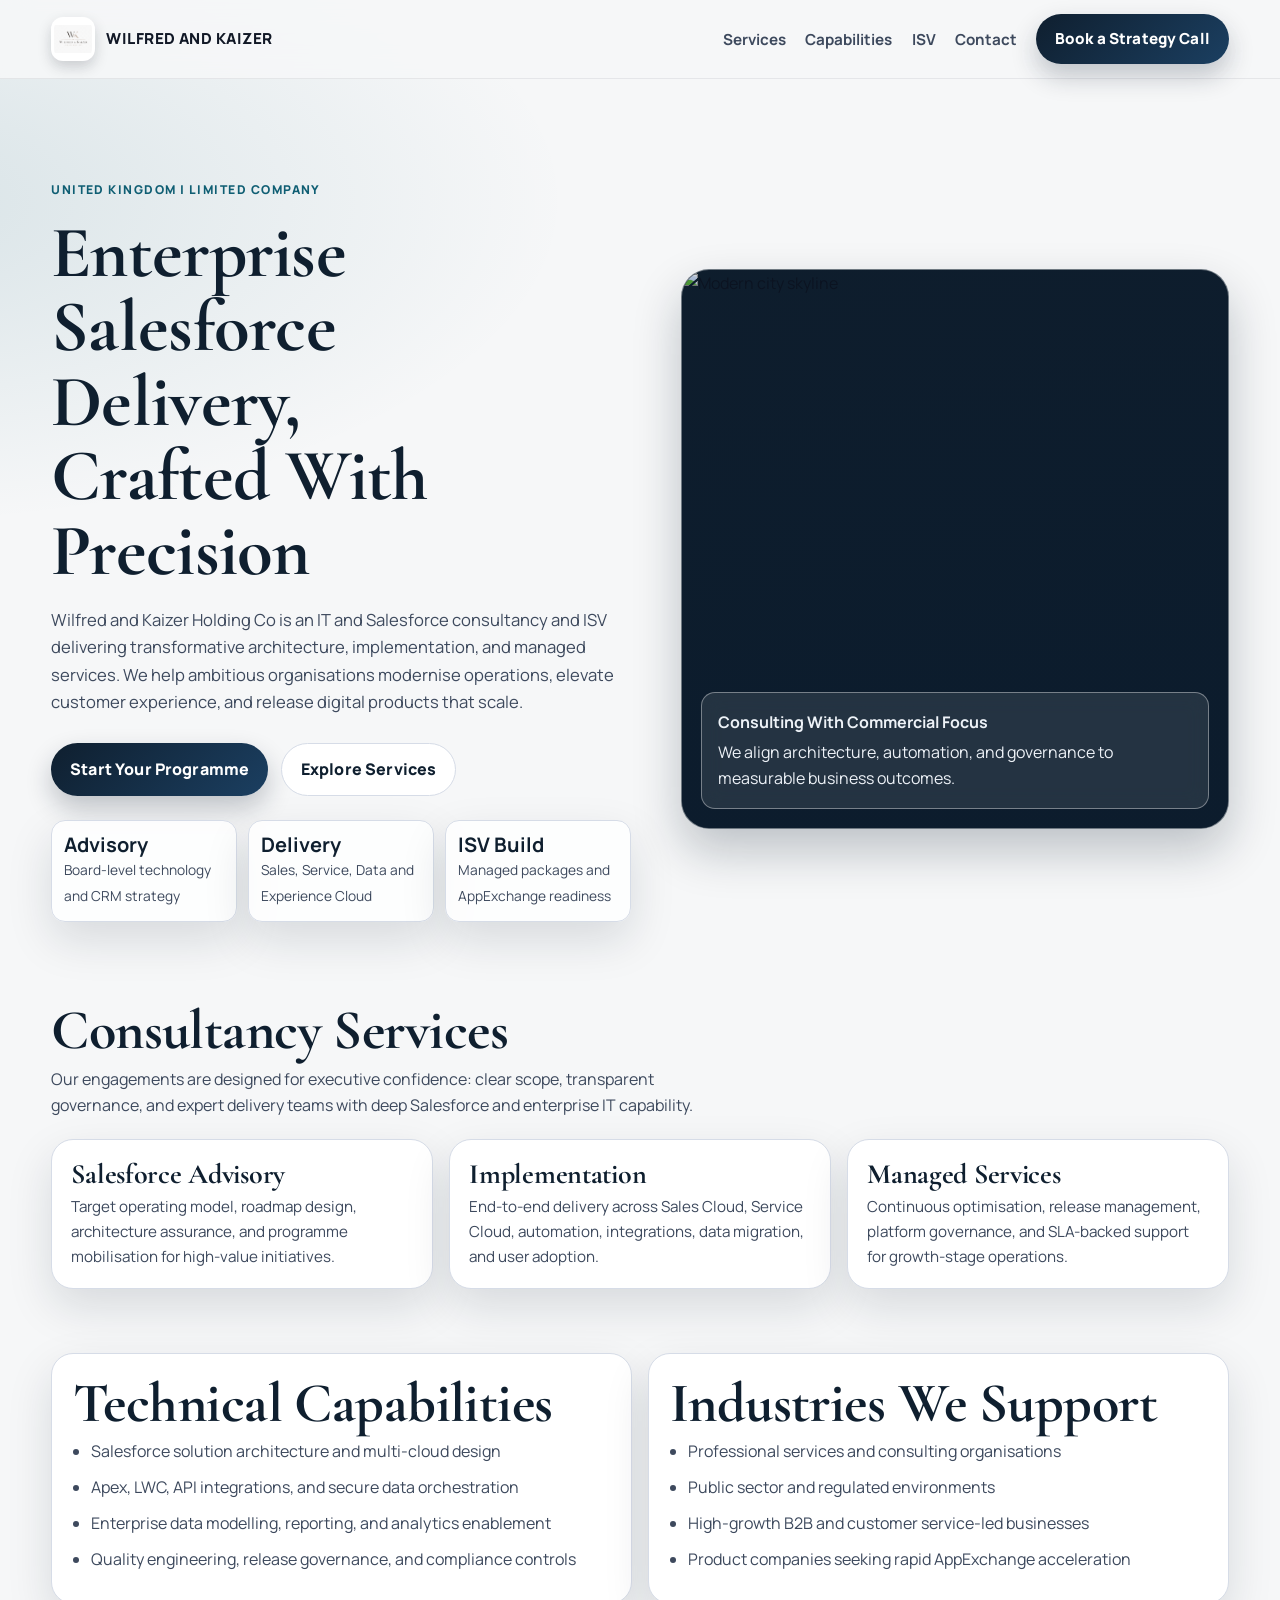
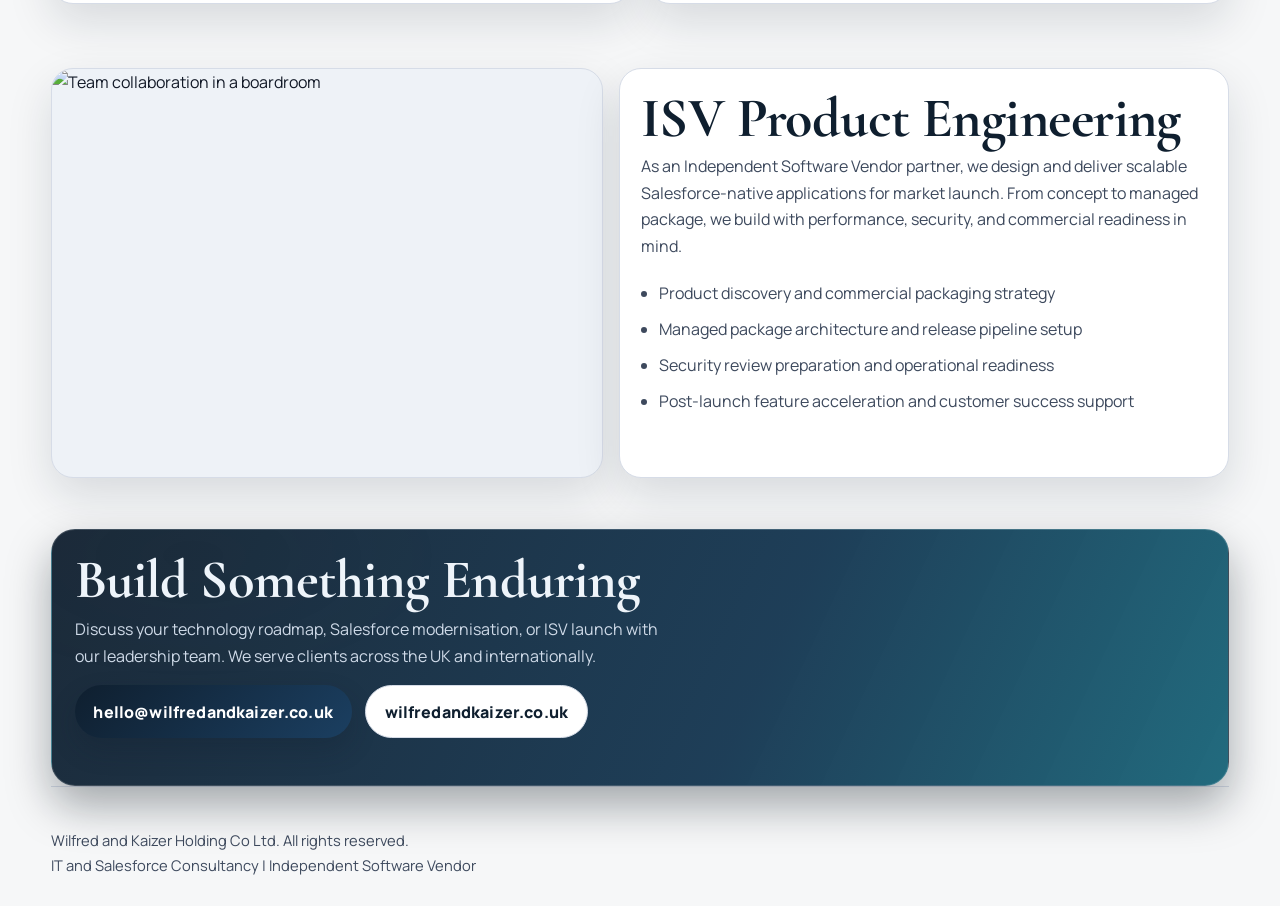
==== index.html @ 40b6ff87 "Initial Wilfred and Kaizer website" ====
<!DOCTYPE html>
<html lang="en-GB">
<head>
  <meta charset="UTF-8" />
  <meta name="viewport" content="width=device-width, initial-scale=1.0" />
  <title>Wilfred and Kaizer Holding Co | IT and Salesforce Consultancy</title>
  <meta name="description" content="Wilfred and Kaizer Holding Co is a UK IT and Salesforce consultancy and ISV delivering architecture, implementation, managed services, and product innovation for growth-focused organisations." />
  <meta name="robots" content="index,follow" />
  <meta name="theme-color" content="#0f1f2f" />
  <meta property="og:title" content="Wilfred and Kaizer Holding Co" />
  <meta property="og:description" content="IT and Salesforce consultancy and ISV for enterprise-grade delivery." />
  <meta property="og:type" content="website" />
  <meta property="og:url" content="https://wilfredandkaizer.co.uk/" />
  <meta property="og:image" content="assets/wk-logo.png" />
  <meta name="twitter:card" content="summary_large_image" />
  <meta name="twitter:title" content="Wilfred and Kaizer Holding Co" />
  <meta name="twitter:description" content="IT and Salesforce consultancy and ISV for enterprise-grade delivery." />
  <meta name="twitter:image" content="assets/wk-logo.png" />
  <link rel="canonical" href="https://wilfredandkaizer.co.uk/" />
  <link rel="icon" type="image/png" href="assets/wk-logo.png" />

  <link rel="preconnect" href="https://fonts.googleapis.com" />
  <link rel="preconnect" href="https://fonts.gstatic.com" crossorigin />
  <link href="https://fonts.googleapis.com/css2?family=Cormorant+Garamond:wght@500;600;700&family=Manrope:wght@400;500;600;700;800&display=swap" rel="stylesheet" />

  <style>
    :root {
      --ink: #111826;
      --ink-soft: #3d495d;
      --line: #d6dce7;
      --paper: #f6f7f8;
      --card: #ffffff;
      --navy: #0f1f2f;
      --gold: #cba25f;
      --gold-soft: #f1e4cf;
      --teal: #0f5e73;
      --shadow: 0 18px 45px rgba(16, 30, 50, 0.13);
      --radius: 22px;
      --container: min(1180px, 92vw);
    }

    * {
      box-sizing: border-box;
      margin: 0;
      padding: 0;
    }

    html {
      scroll-behavior: smooth;
    }

    body {
      font-family: "Manrope", sans-serif;
      background:
        radial-gradient(1200px 500px at 80% -10%, rgba(203, 162, 95, 0.22), transparent 60%),
        radial-gradient(1200px 560px at -10% 8%, rgba(15, 94, 115, 0.13), transparent 58%),
        var(--paper);
      color: var(--ink);
      line-height: 1.65;
    }

    .shell {
      width: var(--container);
      margin: 0 auto;
    }

    header {
      position: sticky;
      top: 0;
      z-index: 40;
      background: rgba(246, 247, 248, 0.86);
      backdrop-filter: blur(14px);
      border-bottom: 1px solid rgba(17, 24, 38, 0.07);
    }

    .nav {
      display: flex;
      align-items: center;
      justify-content: space-between;
      min-height: 78px;
      gap: 1.2rem;
    }

    .brand {
      display: inline-flex;
      align-items: center;
      gap: 0.7rem;
      text-decoration: none;
      color: var(--ink);
      font-weight: 800;
      font-size: 0.95rem;
      letter-spacing: 0.03em;
      text-transform: uppercase;
    }

    .brand img {
      width: 44px;
      height: 44px;
      object-fit: contain;
      border-radius: 12px;
      box-shadow: 0 6px 14px rgba(10, 18, 30, 0.18);
      background: #fff;
      padding: 3px;
    }

    nav ul {
      display: flex;
      list-style: none;
      gap: 1.2rem;
      align-items: center;
    }

    nav a {
      text-decoration: none;
      color: var(--ink-soft);
      font-weight: 700;
      font-size: 0.95rem;
    }

    nav a:hover {
      color: var(--navy);
    }

    .btn {
      border: 0;
      text-decoration: none;
      display: inline-flex;
      align-items: center;
      justify-content: center;
      border-radius: 999px;
      padding: 0.78rem 1.18rem;
      font-weight: 800;
      letter-spacing: 0.01em;
      transition: transform 0.2s ease, box-shadow 0.2s ease;
      cursor: pointer;
      white-space: nowrap;
    }

    .btn-primary {
      color: #fff;
      background: linear-gradient(135deg, var(--navy) 0%, #1b3f61 100%);
      box-shadow: 0 12px 26px rgba(15, 31, 47, 0.24);
    }

    .btn-primary:hover {
      transform: translateY(-2px);
      box-shadow: 0 14px 30px rgba(15, 31, 47, 0.32);
    }

    .btn-ghost {
      color: var(--navy);
      background: #fff;
      border: 1px solid var(--line);
    }

    .menu-btn {
      display: none;
      border: 1px solid var(--line);
      background: #fff;
      border-radius: 10px;
      padding: 0.4rem 0.65rem;
      font-weight: 800;
      cursor: pointer;
    }

    .hero {
      padding: 6rem 0 4.2rem;
      display: grid;
      grid-template-columns: 1.05fr 0.95fr;
      gap: 1.5rem;
      align-items: center;
    }

    .eyebrow {
      display: inline-block;
      margin-bottom: 1rem;
      font-weight: 800;
      letter-spacing: 0.12em;
      text-transform: uppercase;
      color: var(--teal);
      font-size: 0.76rem;
    }

    h1, h2, h3 {
      font-family: "Cormorant Garamond", serif;
      line-height: 1.02;
      letter-spacing: -0.01em;
    }

    h1 {
      font-size: clamp(2.5rem, 5.7vw, 5.2rem);
      margin-bottom: 1.1rem;
      color: var(--navy);
      max-width: 12ch;
    }

    .lead {
      color: var(--ink-soft);
      max-width: 58ch;
      margin-bottom: 1.7rem;
      font-size: 1.04rem;
    }

    .hero-actions {
      display: flex;
      flex-wrap: wrap;
      gap: 0.8rem;
      margin-bottom: 1.5rem;
    }

    .kpis {
      display: grid;
      grid-template-columns: repeat(3, minmax(0, 1fr));
      gap: 0.7rem;
      max-width: 580px;
    }

    .kpi {
      background: rgba(255, 255, 255, 0.84);
      border: 1px solid var(--line);
      border-radius: 14px;
      padding: 0.8rem 0.75rem;
      box-shadow: var(--shadow);
    }

    .kpi strong {
      display: block;
      font-size: 1.25rem;
      color: var(--navy);
      line-height: 1.1;
    }

    .kpi span {
      color: var(--ink-soft);
      font-size: 0.86rem;
    }

    .hero-media {
      position: relative;
      border-radius: 28px;
      overflow: hidden;
      min-height: 560px;
      box-shadow: 0 22px 48px rgba(10, 24, 41, 0.24);
      border: 1px solid rgba(255, 255, 255, 0.4);
      background: #0f1f2f;
    }

    .hero-media img {
      position: absolute;
      inset: 0;
      width: 100%;
      height: 100%;
      object-fit: cover;
      filter: saturate(0.95) contrast(1.05);
    }

    .hero-overlay {
      position: absolute;
      inset: 0;
      background: linear-gradient(170deg, rgba(9, 20, 33, 0.16) 0%, rgba(11, 27, 44, 0.72) 72%);
      display: flex;
      align-items: flex-end;
      padding: 1.2rem;
    }

    .glass {
      width: 100%;
      background: rgba(255, 255, 255, 0.1);
      border: 1px solid rgba(255, 255, 255, 0.38);
      border-radius: 14px;
      backdrop-filter: blur(10px);
      color: #edf2f7;
      padding: 1rem;
    }

    .glass strong {
      display: block;
      font-size: 1rem;
      margin-bottom: 0.2rem;
    }

    section {
      padding: 0.8rem 0 3.2rem;
    }

    .section-title {
      font-size: clamp(2rem, 4.4vw, 3.5rem);
      color: var(--navy);
      margin-bottom: 0.4rem;
    }

    .section-copy {
      color: var(--ink-soft);
      max-width: 68ch;
      margin-bottom: 1.3rem;
    }

    .grid-3 {
      display: grid;
      grid-template-columns: repeat(3, minmax(0, 1fr));
      gap: 1rem;
    }

    .card {
      background: var(--card);
      border: 1px solid var(--line);
      border-radius: var(--radius);
      box-shadow: var(--shadow);
      padding: 1.2rem;
      transform: translateY(0);
      transition: transform 0.25s ease;
    }

    .card:hover {
      transform: translateY(-4px);
    }

    .card h3 {
      font-size: 1.75rem;
      margin-bottom: 0.35rem;
      color: var(--navy);
    }

    .card p {
      color: var(--ink-soft);
      font-size: 0.95rem;
    }

    .split {
      display: grid;
      grid-template-columns: 1fr 1fr;
      gap: 1rem;
    }

    .panel {
      background: #fff;
      border: 1px solid var(--line);
      border-radius: var(--radius);
      box-shadow: var(--shadow);
      padding: 1.3rem;
    }

    .panel ul {
      padding-left: 1.15rem;
      color: var(--ink-soft);
    }

    .panel li {
      margin-bottom: 0.6rem;
    }

    .showcase {
      display: grid;
      grid-template-columns: 0.95fr 1.05fr;
      gap: 1rem;
      align-items: stretch;
    }

    .showcase-image {
      border-radius: var(--radius);
      overflow: hidden;
      box-shadow: var(--shadow);
      border: 1px solid var(--line);
      min-height: 410px;
      background: #eef2f7;
    }

    .showcase-image img {
      width: 100%;
      height: 100%;
      object-fit: cover;
    }

    .cta {
      padding: 1.4rem;
      border-radius: 24px;
      background:
        linear-gradient(115deg, rgba(15, 31, 47, 0.95) 0%, rgba(18, 52, 79, 0.95) 60%, rgba(15, 94, 115, 0.92) 100%),
        radial-gradient(400px 200px at 12% 10%, rgba(203, 162, 95, 0.3), transparent 68%);
      color: #eef4fa;
      border: 1px solid rgba(255, 255, 255, 0.16);
      box-shadow: 0 20px 44px rgba(6, 16, 27, 0.35);
    }

    .cta h2 {
      font-size: clamp(2rem, 4.8vw, 3.4rem);
      margin-bottom: 0.5rem;
    }

    .cta p {
      max-width: 60ch;
      margin-bottom: 1rem;
      color: #cfdae8;
    }

    .footer {
      padding: 2.6rem 0 1.8rem;
      color: var(--ink-soft);
      font-size: 0.92rem;
      border-top: 1px solid var(--line);
    }

    .reveal {
      opacity: 0;
      transform: translateY(20px);
      transition: opacity 0.55s ease, transform 0.55s ease;
    }

    .reveal.visible {
      opacity: 1;
      transform: translateY(0);
    }

    @media (max-width: 1060px) {
      .hero {
        grid-template-columns: 1fr;
      }

      .hero-media {
        min-height: 450px;
      }

      .grid-3,
      .split,
      .showcase {
        grid-template-columns: 1fr;
      }
    }

    @media (max-width: 800px) {
      .menu-btn {
        display: inline-flex;
      }

      nav ul {
        position: absolute;
        top: 82px;
        right: 0;
        width: min(320px, 90vw);
        background: #fff;
        border: 1px solid var(--line);
        border-radius: 14px;
        box-shadow: var(--shadow);
        padding: 0.8rem;
        gap: 0.4rem;
        flex-direction: column;
        align-items: stretch;
        display: none;
      }

      nav ul.open {
        display: flex;
      }

      nav a,
      nav .btn {
        padding: 0.6rem 0.5rem;
      }

      .kpis {
        grid-template-columns: 1fr;
      }
    }
  </style>
</head>
<body>
  <header>
    <div class="shell nav">
      <a class="brand" href="#top">
        <img src="assets/wk-logo.png" alt="Wilfred and Kaizer logo" />
        Wilfred and Kaizer
      </a>
      <nav>
        <button class="menu-btn" type="button" aria-label="Open menu" id="menuBtn">Menu</button>
        <ul id="menuList">
          <li><a href="#services">Services</a></li>
          <li><a href="#capabilities">Capabilities</a></li>
          <li><a href="#isv">ISV</a></li>
          <li><a href="#contact">Contact</a></li>
          <li><a class="btn btn-primary" href="#contact">Book a Strategy Call</a></li>
        </ul>
      </nav>
    </div>
  </header>

  <main id="top" class="shell">
    <section class="hero">
      <div class="reveal">
        <span class="eyebrow">United Kingdom | Limited Company</span>
        <h1>Enterprise Salesforce Delivery, Crafted With Precision</h1>
        <p class="lead">
          Wilfred and Kaizer Holding Co is an IT and Salesforce consultancy and ISV delivering transformative architecture,
          implementation, and managed services. We help ambitious organisations modernise operations, elevate customer
          experience, and release digital products that scale.
        </p>
        <div class="hero-actions">
          <a class="btn btn-primary" href="#contact">Start Your Programme</a>
          <a class="btn btn-ghost" href="#services">Explore Services</a>
        </div>
        <div class="kpis">
          <article class="kpi">
            <strong>Advisory</strong>
            <span>Board-level technology and CRM strategy</span>
          </article>
          <article class="kpi">
            <strong>Delivery</strong>
            <span>Sales, Service, Data and Experience Cloud</span>
          </article>
          <article class="kpi">
            <strong>ISV Build</strong>
            <span>Managed packages and AppExchange readiness</span>
          </article>
        </div>
      </div>

      <div class="hero-media reveal">
        <img src="https://technext.github.io/Asentus/HTML/assets/img/1920x1080/img1.jpg" alt="Modern city skyline" />
        <div class="hero-overlay">
          <div class="glass">
            <strong>Consulting With Commercial Focus</strong>
            <p>We align architecture, automation, and governance to measurable business outcomes.</p>
          </div>
        </div>
      </div>
    </section>

    <section id="services" class="reveal">
      <h2 class="section-title">Consultancy Services</h2>
      <p class="section-copy">
        Our engagements are designed for executive confidence: clear scope, transparent governance, and expert delivery teams
        with deep Salesforce and enterprise IT capability.
      </p>
      <div class="grid-3">
        <article class="card">
          <h3>Salesforce Advisory</h3>
          <p>Target operating model, roadmap design, architecture assurance, and programme mobilisation for high-value initiatives.</p>
        </article>
        <article class="card">
          <h3>Implementation</h3>
          <p>End-to-end delivery across Sales Cloud, Service Cloud, automation, integrations, data migration, and user adoption.</p>
        </article>
        <article class="card">
          <h3>Managed Services</h3>
          <p>Continuous optimisation, release management, platform governance, and SLA-backed support for growth-stage operations.</p>
        </article>
      </div>
    </section>

    <section id="capabilities" class="split reveal">
      <article class="panel">
        <h2 class="section-title">Technical Capabilities</h2>
        <ul>
          <li>Salesforce solution architecture and multi-cloud design</li>
          <li>Apex, LWC, API integrations, and secure data orchestration</li>
          <li>Enterprise data modelling, reporting, and analytics enablement</li>
          <li>Quality engineering, release governance, and compliance controls</li>
        </ul>
      </article>
      <article class="panel">
        <h2 class="section-title">Industries We Support</h2>
        <ul>
          <li>Professional services and consulting organisations</li>
          <li>Public sector and regulated environments</li>
          <li>High-growth B2B and customer service-led businesses</li>
          <li>Product companies seeking rapid AppExchange acceleration</li>
        </ul>
      </article>
    </section>

    <section id="isv" class="showcase reveal">
      <div class="showcase-image">
        <img src="https://technext.github.io/Asentus/HTML/assets/img/1920x1080/img2.jpg" alt="Team collaboration in a boardroom" />
      </div>
      <article class="panel">
        <h2 class="section-title">ISV Product Engineering</h2>
        <p class="section-copy">
          As an Independent Software Vendor partner, we design and deliver scalable Salesforce-native applications for market launch.
          From concept to managed package, we build with performance, security, and commercial readiness in mind.
        </p>
        <ul>
          <li>Product discovery and commercial packaging strategy</li>
          <li>Managed package architecture and release pipeline setup</li>
          <li>Security review preparation and operational readiness</li>
          <li>Post-launch feature acceleration and customer success support</li>
        </ul>
      </article>
    </section>

    <section id="contact" class="cta reveal">
      <h2>Build Something Enduring</h2>
      <p>
        Discuss your technology roadmap, Salesforce modernisation, or ISV launch with our leadership team.
        We serve clients across the UK and internationally.
      </p>
      <div class="hero-actions">
        <a class="btn btn-primary" href="mailto:hello@wilfredandkaizer.co.uk">hello@wilfredandkaizer.co.uk</a>
        <a class="btn btn-ghost" href="https://wilfredandkaizer.co.uk" aria-label="Wilfred and Kaizer website domain">wilfredandkaizer.co.uk</a>
      </div>
    </section>

    <footer class="footer">
      <p>Wilfred and Kaizer Holding Co Ltd. All rights reserved.</p>
      <p>IT and Salesforce Consultancy | Independent Software Vendor</p>
    </footer>
  </main>

  <script>
    const menuBtn = document.getElementById("menuBtn");
    const menuList = document.getElementById("menuList");

    menuBtn.addEventListener("click", () => {
      menuList.classList.toggle("open");
    });

    menuList.querySelectorAll("a").forEach((link) => {
      link.addEventListener("click", () => {
        menuList.classList.remove("open");
      });
    });

    const observer = new IntersectionObserver(
      (entries) => {
        entries.forEach((entry) => {
          if (entry.isIntersecting) {
            entry.target.classList.add("visible");
            observer.unobserve(entry.target);
          }
        });
      },
      { threshold: 0.18 }
    );

    document.querySelectorAll(".reveal").forEach((element) => observer.observe(element));
  </script>
</body>
</html>
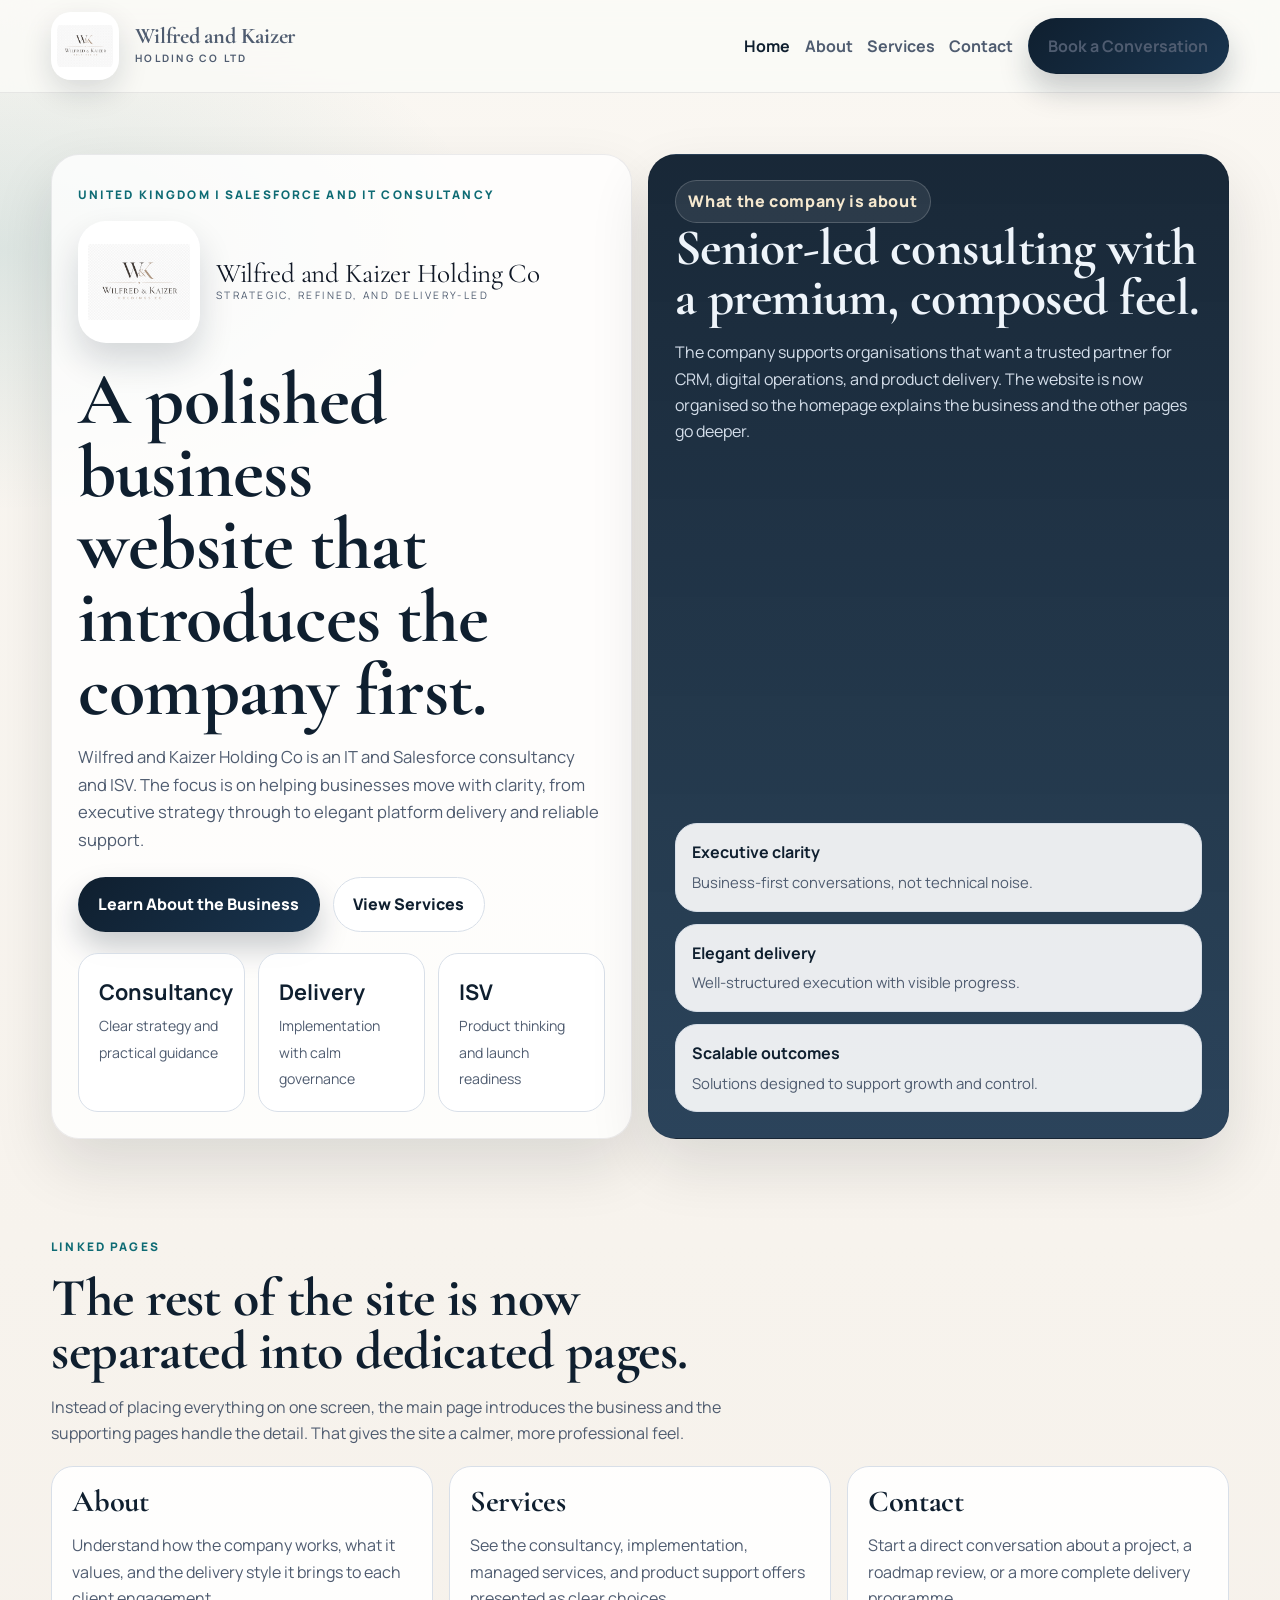
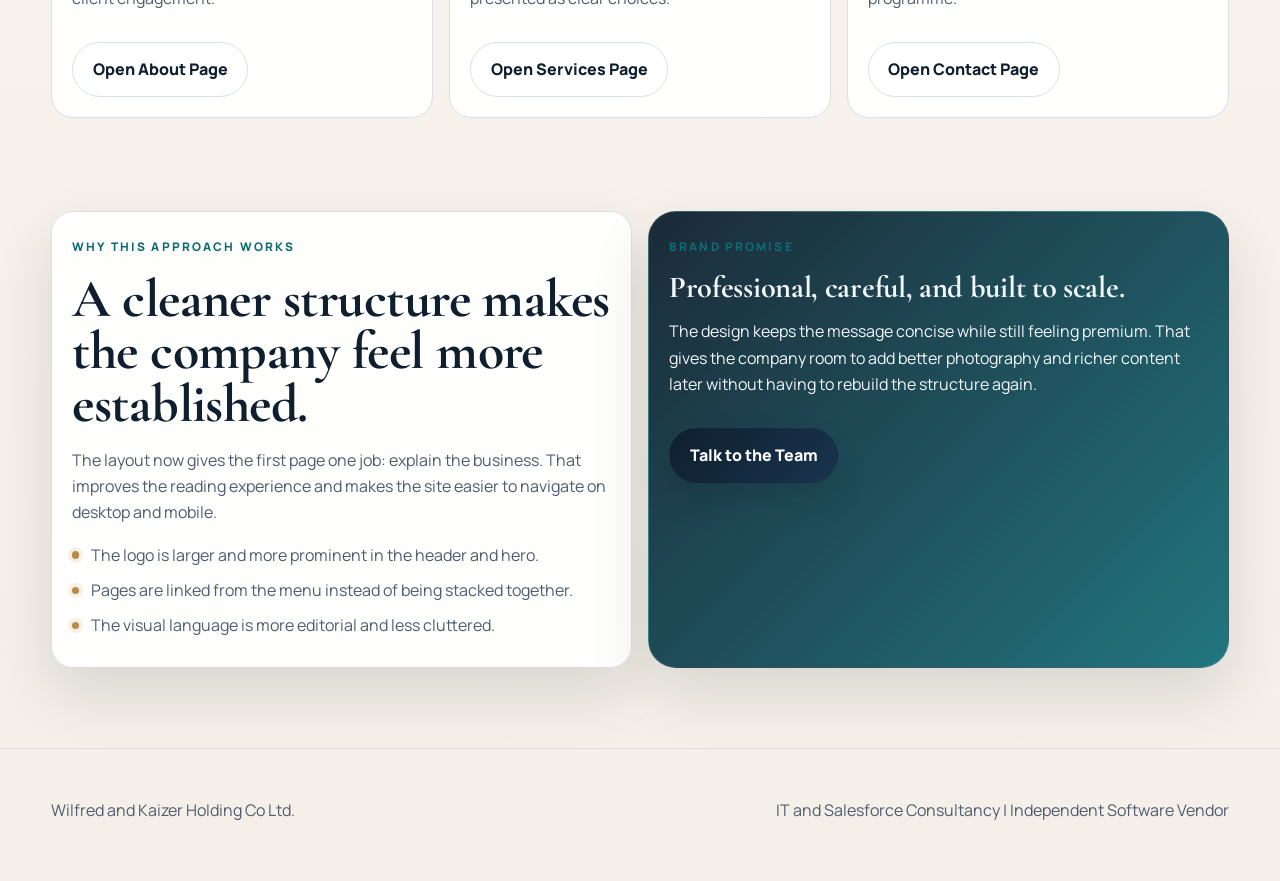
==== commit 64e55179: "Redesign homepage as business overview with linked pages" ====
--- a/index.html
+++ b/index.html
@@ -4,633 +4,174 @@
   <meta charset="UTF-8" />
   <meta name="viewport" content="width=device-width, initial-scale=1.0" />
   <title>Wilfred and Kaizer Holding Co | IT and Salesforce Consultancy</title>
-  <meta name="description" content="Wilfred and Kaizer Holding Co is a UK IT and Salesforce consultancy and ISV delivering architecture, implementation, managed services, and product innovation for growth-focused organisations." />
+  <meta name="description" content="Wilfred and Kaizer Holding Co is a UK IT and Salesforce consultancy and ISV delivering architecture, implementation, managed services, and product innovation." />
   <meta name="robots" content="index,follow" />
   <meta name="theme-color" content="#0f1f2f" />
   <meta property="og:title" content="Wilfred and Kaizer Holding Co" />
-  <meta property="og:description" content="IT and Salesforce consultancy and ISV for enterprise-grade delivery." />
+  <meta property="og:description" content="A refined UK IT and Salesforce consultancy and ISV." />
   <meta property="og:type" content="website" />
   <meta property="og:url" content="https://wilfredandkaizer.co.uk/" />
   <meta property="og:image" content="assets/wk-logo.png" />
   <meta name="twitter:card" content="summary_large_image" />
   <meta name="twitter:title" content="Wilfred and Kaizer Holding Co" />
-  <meta name="twitter:description" content="IT and Salesforce consultancy and ISV for enterprise-grade delivery." />
+  <meta name="twitter:description" content="A refined UK IT and Salesforce consultancy and ISV." />
   <meta name="twitter:image" content="assets/wk-logo.png" />
   <link rel="canonical" href="https://wilfredandkaizer.co.uk/" />
   <link rel="icon" type="image/png" href="assets/wk-logo.png" />
-
   <link rel="preconnect" href="https://fonts.googleapis.com" />
   <link rel="preconnect" href="https://fonts.gstatic.com" crossorigin />
   <link href="https://fonts.googleapis.com/css2?family=Cormorant+Garamond:wght@500;600;700&family=Manrope:wght@400;500;600;700;800&display=swap" rel="stylesheet" />
-
-  <style>
-    :root {
-      --ink: #111826;
-      --ink-soft: #3d495d;
-      --line: #d6dce7;
-      --paper: #f6f7f8;
-      --card: #ffffff;
-      --navy: #0f1f2f;
-      --gold: #cba25f;
-      --gold-soft: #f1e4cf;
-      --teal: #0f5e73;
-      --shadow: 0 18px 45px rgba(16, 30, 50, 0.13);
-      --radius: 22px;
-      --container: min(1180px, 92vw);
-    }
-
-    * {
-      box-sizing: border-box;
-      margin: 0;
-      padding: 0;
-    }
-
-    html {
-      scroll-behavior: smooth;
-    }
-
-    body {
-      font-family: "Manrope", sans-serif;
-      background:
-        radial-gradient(1200px 500px at 80% -10%, rgba(203, 162, 95, 0.22), transparent 60%),
-        radial-gradient(1200px 560px at -10% 8%, rgba(15, 94, 115, 0.13), transparent 58%),
-        var(--paper);
-      color: var(--ink);
-      line-height: 1.65;
-    }
-
-    .shell {
-      width: var(--container);
-      margin: 0 auto;
-    }
-
-    header {
-      position: sticky;
-      top: 0;
-      z-index: 40;
-      background: rgba(246, 247, 248, 0.86);
-      backdrop-filter: blur(14px);
-      border-bottom: 1px solid rgba(17, 24, 38, 0.07);
-    }
-
-    .nav {
-      display: flex;
-      align-items: center;
-      justify-content: space-between;
-      min-height: 78px;
-      gap: 1.2rem;
-    }
-
-    .brand {
-      display: inline-flex;
-      align-items: center;
-      gap: 0.7rem;
-      text-decoration: none;
-      color: var(--ink);
-      font-weight: 800;
-      font-size: 0.95rem;
-      letter-spacing: 0.03em;
-      text-transform: uppercase;
-    }
-
-    .brand img {
-      width: 44px;
-      height: 44px;
-      object-fit: contain;
-      border-radius: 12px;
-      box-shadow: 0 6px 14px rgba(10, 18, 30, 0.18);
-      background: #fff;
-      padding: 3px;
-    }
-
-    nav ul {
-      display: flex;
-      list-style: none;
-      gap: 1.2rem;
-      align-items: center;
-    }
-
-    nav a {
-      text-decoration: none;
-      color: var(--ink-soft);
-      font-weight: 700;
-      font-size: 0.95rem;
-    }
-
-    nav a:hover {
-      color: var(--navy);
-    }
-
-    .btn {
-      border: 0;
-      text-decoration: none;
-      display: inline-flex;
-      align-items: center;
-      justify-content: center;
-      border-radius: 999px;
-      padding: 0.78rem 1.18rem;
-      font-weight: 800;
-      letter-spacing: 0.01em;
-      transition: transform 0.2s ease, box-shadow 0.2s ease;
-      cursor: pointer;
-      white-space: nowrap;
-    }
-
-    .btn-primary {
-      color: #fff;
-      background: linear-gradient(135deg, var(--navy) 0%, #1b3f61 100%);
-      box-shadow: 0 12px 26px rgba(15, 31, 47, 0.24);
-    }
-
-    .btn-primary:hover {
-      transform: translateY(-2px);
-      box-shadow: 0 14px 30px rgba(15, 31, 47, 0.32);
-    }
-
-    .btn-ghost {
-      color: var(--navy);
-      background: #fff;
-      border: 1px solid var(--line);
-    }
-
-    .menu-btn {
-      display: none;
-      border: 1px solid var(--line);
-      background: #fff;
-      border-radius: 10px;
-      padding: 0.4rem 0.65rem;
-      font-weight: 800;
-      cursor: pointer;
-    }
-
-    .hero {
-      padding: 6rem 0 4.2rem;
-      display: grid;
-      grid-template-columns: 1.05fr 0.95fr;
-      gap: 1.5rem;
-      align-items: center;
-    }
-
-    .eyebrow {
-      display: inline-block;
-      margin-bottom: 1rem;
-      font-weight: 800;
-      letter-spacing: 0.12em;
-      text-transform: uppercase;
-      color: var(--teal);
-      font-size: 0.76rem;
-    }
-
-    h1, h2, h3 {
-      font-family: "Cormorant Garamond", serif;
-      line-height: 1.02;
-      letter-spacing: -0.01em;
-    }
-
-    h1 {
-      font-size: clamp(2.5rem, 5.7vw, 5.2rem);
-      margin-bottom: 1.1rem;
-      color: var(--navy);
-      max-width: 12ch;
-    }
-
-    .lead {
-      color: var(--ink-soft);
-      max-width: 58ch;
-      margin-bottom: 1.7rem;
-      font-size: 1.04rem;
-    }
-
-    .hero-actions {
-      display: flex;
-      flex-wrap: wrap;
-      gap: 0.8rem;
-      margin-bottom: 1.5rem;
-    }
-
-    .kpis {
-      display: grid;
-      grid-template-columns: repeat(3, minmax(0, 1fr));
-      gap: 0.7rem;
-      max-width: 580px;
-    }
-
-    .kpi {
-      background: rgba(255, 255, 255, 0.84);
-      border: 1px solid var(--line);
-      border-radius: 14px;
-      padding: 0.8rem 0.75rem;
-      box-shadow: var(--shadow);
-    }
-
-    .kpi strong {
-      display: block;
-      font-size: 1.25rem;
-      color: var(--navy);
-      line-height: 1.1;
-    }
-
-    .kpi span {
-      color: var(--ink-soft);
-      font-size: 0.86rem;
-    }
-
-    .hero-media {
-      position: relative;
-      border-radius: 28px;
-      overflow: hidden;
-      min-height: 560px;
-      box-shadow: 0 22px 48px rgba(10, 24, 41, 0.24);
-      border: 1px solid rgba(255, 255, 255, 0.4);
-      background: #0f1f2f;
-    }
-
-    .hero-media img {
-      position: absolute;
-      inset: 0;
-      width: 100%;
-      height: 100%;
-      object-fit: cover;
-      filter: saturate(0.95) contrast(1.05);
-    }
-
-    .hero-overlay {
-      position: absolute;
-      inset: 0;
-      background: linear-gradient(170deg, rgba(9, 20, 33, 0.16) 0%, rgba(11, 27, 44, 0.72) 72%);
-      display: flex;
-      align-items: flex-end;
-      padding: 1.2rem;
-    }
-
-    .glass {
-      width: 100%;
-      background: rgba(255, 255, 255, 0.1);
-      border: 1px solid rgba(255, 255, 255, 0.38);
-      border-radius: 14px;
-      backdrop-filter: blur(10px);
-      color: #edf2f7;
-      padding: 1rem;
-    }
-
-    .glass strong {
-      display: block;
-      font-size: 1rem;
-      margin-bottom: 0.2rem;
-    }
-
-    section {
-      padding: 0.8rem 0 3.2rem;
-    }
-
-    .section-title {
-      font-size: clamp(2rem, 4.4vw, 3.5rem);
-      color: var(--navy);
-      margin-bottom: 0.4rem;
-    }
-
-    .section-copy {
-      color: var(--ink-soft);
-      max-width: 68ch;
-      margin-bottom: 1.3rem;
-    }
-
-    .grid-3 {
-      display: grid;
-      grid-template-columns: repeat(3, minmax(0, 1fr));
-      gap: 1rem;
-    }
-
-    .card {
-      background: var(--card);
-      border: 1px solid var(--line);
-      border-radius: var(--radius);
-      box-shadow: var(--shadow);
-      padding: 1.2rem;
-      transform: translateY(0);
-      transition: transform 0.25s ease;
-    }
-
-    .card:hover {
-      transform: translateY(-4px);
-    }
-
-    .card h3 {
-      font-size: 1.75rem;
-      margin-bottom: 0.35rem;
-      color: var(--navy);
-    }
-
-    .card p {
-      color: var(--ink-soft);
-      font-size: 0.95rem;
-    }
-
-    .split {
-      display: grid;
-      grid-template-columns: 1fr 1fr;
-      gap: 1rem;
-    }
-
-    .panel {
-      background: #fff;
-      border: 1px solid var(--line);
-      border-radius: var(--radius);
-      box-shadow: var(--shadow);
-      padding: 1.3rem;
-    }
-
-    .panel ul {
-      padding-left: 1.15rem;
-      color: var(--ink-soft);
-    }
-
-    .panel li {
-      margin-bottom: 0.6rem;
-    }
-
-    .showcase {
-      display: grid;
-      grid-template-columns: 0.95fr 1.05fr;
-      gap: 1rem;
-      align-items: stretch;
-    }
-
-    .showcase-image {
-      border-radius: var(--radius);
-      overflow: hidden;
-      box-shadow: var(--shadow);
-      border: 1px solid var(--line);
-      min-height: 410px;
-      background: #eef2f7;
-    }
-
-    .showcase-image img {
-      width: 100%;
-      height: 100%;
-      object-fit: cover;
-    }
-
-    .cta {
-      padding: 1.4rem;
-      border-radius: 24px;
-      background:
-        linear-gradient(115deg, rgba(15, 31, 47, 0.95) 0%, rgba(18, 52, 79, 0.95) 60%, rgba(15, 94, 115, 0.92) 100%),
-        radial-gradient(400px 200px at 12% 10%, rgba(203, 162, 95, 0.3), transparent 68%);
-      color: #eef4fa;
-      border: 1px solid rgba(255, 255, 255, 0.16);
-      box-shadow: 0 20px 44px rgba(6, 16, 27, 0.35);
-    }
-
-    .cta h2 {
-      font-size: clamp(2rem, 4.8vw, 3.4rem);
-      margin-bottom: 0.5rem;
-    }
-
-    .cta p {
-      max-width: 60ch;
-      margin-bottom: 1rem;
-      color: #cfdae8;
-    }
-
-    .footer {
-      padding: 2.6rem 0 1.8rem;
-      color: var(--ink-soft);
-      font-size: 0.92rem;
-      border-top: 1px solid var(--line);
-    }
-
-    .reveal {
-      opacity: 0;
-      transform: translateY(20px);
-      transition: opacity 0.55s ease, transform 0.55s ease;
-    }
-
-    .reveal.visible {
-      opacity: 1;
-      transform: translateY(0);
-    }
-
-    @media (max-width: 1060px) {
-      .hero {
-        grid-template-columns: 1fr;
-      }
-
-      .hero-media {
-        min-height: 450px;
-      }
-
-      .grid-3,
-      .split,
-      .showcase {
-        grid-template-columns: 1fr;
-      }
-    }
-
-    @media (max-width: 800px) {
-      .menu-btn {
-        display: inline-flex;
-      }
-
-      nav ul {
-        position: absolute;
-        top: 82px;
-        right: 0;
-        width: min(320px, 90vw);
-        background: #fff;
-        border: 1px solid var(--line);
-        border-radius: 14px;
-        box-shadow: var(--shadow);
-        padding: 0.8rem;
-        gap: 0.4rem;
-        flex-direction: column;
-        align-items: stretch;
-        display: none;
-      }
-
-      nav ul.open {
-        display: flex;
-      }
-
-      nav a,
-      nav .btn {
-        padding: 0.6rem 0.5rem;
-      }
-
-      .kpis {
-        grid-template-columns: 1fr;
-      }
-    }
-  </style>
+  <link rel="stylesheet" href="assets/site.css" />
 </head>
 <body>
-  <header>
-    <div class="shell nav">
-      <a class="brand" href="#top">
+  <header class="site-header">
+    <div class="shell site-nav">
+      <a class="brand" href="index.html">
         <img src="assets/wk-logo.png" alt="Wilfred and Kaizer logo" />
-        Wilfred and Kaizer
+        <span class="brand-copy">
+          <span class="brand-name">Wilfred and Kaizer</span>
+          <span class="brand-tag">Holding Co Ltd</span>
+        </span>
       </a>
       <nav>
-        <button class="menu-btn" type="button" aria-label="Open menu" id="menuBtn">Menu</button>
-        <ul id="menuList">
-          <li><a href="#services">Services</a></li>
-          <li><a href="#capabilities">Capabilities</a></li>
-          <li><a href="#isv">ISV</a></li>
-          <li><a href="#contact">Contact</a></li>
-          <li><a class="btn btn-primary" href="#contact">Book a Strategy Call</a></li>
+        <button class="menu-button" type="button" data-menu-button aria-expanded="false" aria-controls="site-menu">Menu</button>
+        <ul id="site-menu" data-menu-list>
+          <li><a href="index.html" aria-current="page">Home</a></li>
+          <li><a href="about.html">About</a></li>
+          <li><a href="services.html">Services</a></li>
+          <li><a href="contact.html">Contact</a></li>
+          <li><a class="button button-primary" href="contact.html">Book a Conversation</a></li>
         </ul>
       </nav>
     </div>
   </header>
 
-  <main id="top" class="shell">
-    <section class="hero">
-      <div class="reveal">
-        <span class="eyebrow">United Kingdom | Limited Company</span>
-        <h1>Enterprise Salesforce Delivery, Crafted With Precision</h1>
-        <p class="lead">
-          Wilfred and Kaizer Holding Co is an IT and Salesforce consultancy and ISV delivering transformative architecture,
-          implementation, and managed services. We help ambitious organisations modernise operations, elevate customer
-          experience, and release digital products that scale.
-        </p>
-        <div class="hero-actions">
-          <a class="btn btn-primary" href="#contact">Start Your Programme</a>
-          <a class="btn btn-ghost" href="#services">Explore Services</a>
+  <main>
+    <section class="hero shell reveal">
+      <div class="hero-grid">
+        <div class="hero-copy">
+          <span class="eyebrow">United Kingdom | Salesforce and IT Consultancy</span>
+          <div class="hero-brand">
+            <img src="assets/wk-logo.png" alt="Wilfred and Kaizer logo" />
+            <div>
+              <div class="brand-name">Wilfred and Kaizer Holding Co</div>
+              <div class="brand-tag">Strategic, refined, and delivery-led</div>
+            </div>
+          </div>
+          <h1>A polished business website that introduces the company first.</h1>
+          <p>
+            Wilfred and Kaizer Holding Co is an IT and Salesforce consultancy and ISV. The focus is on helping businesses
+            move with clarity, from executive strategy through to elegant platform delivery and reliable support.
+          </p>
+          <div class="hero-actions">
+            <a class="button button-primary" href="about.html">Learn About the Business</a>
+            <a class="button button-secondary" href="services.html">View Services</a>
+          </div>
+          <div class="mini-stats">
+            <div class="stat">
+              <strong>Consultancy</strong>
+              <span>Clear strategy and practical guidance</span>
+            </div>
+            <div class="stat">
+              <strong>Delivery</strong>
+              <span>Implementation with calm governance</span>
+            </div>
+            <div class="stat">
+              <strong>ISV</strong>
+              <span>Product thinking and launch readiness</span>
+            </div>
+          </div>
         </div>
-        <div class="kpis">
-          <article class="kpi">
-            <strong>Advisory</strong>
-            <span>Board-level technology and CRM strategy</span>
-          </article>
-          <article class="kpi">
-            <strong>Delivery</strong>
-            <span>Sales, Service, Data and Experience Cloud</span>
-          </article>
-          <article class="kpi">
-            <strong>ISV Build</strong>
-            <span>Managed packages and AppExchange readiness</span>
-          </article>
-        </div>
-      </div>
-
-      <div class="hero-media reveal">
-        <img src="https://technext.github.io/Asentus/HTML/assets/img/1920x1080/img1.jpg" alt="Modern city skyline" />
-        <div class="hero-overlay">
-          <div class="glass">
-            <strong>Consulting With Commercial Focus</strong>
-            <p>We align architecture, automation, and governance to measurable business outcomes.</p>
+        <div class="hero-visual">
+          <div>
+            <span class="visual-badge">What the company is about</span>
+            <h2>Senior-led consulting with a premium, composed feel.</h2>
+            <p>
+              The company supports organisations that want a trusted partner for CRM, digital operations, and product
+              delivery. The website is now organised so the homepage explains the business and the other pages go deeper.
+            </p>
+          </div>
+          <div class="rules">
+            <div class="rule">
+              <strong>Executive clarity</strong>
+              <span>Business-first conversations, not technical noise.</span>
+            </div>
+            <div class="rule">
+              <strong>Elegant delivery</strong>
+              <span>Well-structured execution with visible progress.</span>
+            </div>
+            <div class="rule">
+              <strong>Scalable outcomes</strong>
+              <span>Solutions designed to support growth and control.</span>
+            </div>
           </div>
         </div>
       </div>
     </section>
 
-    <section id="services" class="reveal">
-      <h2 class="section-title">Consultancy Services</h2>
-      <p class="section-copy">
-        Our engagements are designed for executive confidence: clear scope, transparent governance, and expert delivery teams
-        with deep Salesforce and enterprise IT capability.
-      </p>
-      <div class="grid-3">
+    <section class="section shell reveal">
+      <div class="section-head">
+        <span class="eyebrow">Linked pages</span>
+        <h2 class="section-title">The rest of the site is now separated into dedicated pages.</h2>
+        <p class="section-copy">
+          Instead of placing everything on one screen, the main page introduces the business and the supporting pages handle
+          the detail. That gives the site a calmer, more professional feel.
+        </p>
+      </div>
+      <div class="card-grid">
         <article class="card">
-          <h3>Salesforce Advisory</h3>
-          <p>Target operating model, roadmap design, architecture assurance, and programme mobilisation for high-value initiatives.</p>
+          <h3>About</h3>
+          <p>Understand how the company works, what it values, and the delivery style it brings to each client engagement.</p>
+          <a class="button button-secondary" href="about.html">Open About Page</a>
         </article>
         <article class="card">
-          <h3>Implementation</h3>
-          <p>End-to-end delivery across Sales Cloud, Service Cloud, automation, integrations, data migration, and user adoption.</p>
+          <h3>Services</h3>
+          <p>See the consultancy, implementation, managed services, and product support offers presented as clear choices.</p>
+          <a class="button button-secondary" href="services.html">Open Services Page</a>
         </article>
         <article class="card">
-          <h3>Managed Services</h3>
-          <p>Continuous optimisation, release management, platform governance, and SLA-backed support for growth-stage operations.</p>
+          <h3>Contact</h3>
+          <p>Start a direct conversation about a project, a roadmap review, or a more complete delivery programme.</p>
+          <a class="button button-secondary" href="contact.html">Open Contact Page</a>
         </article>
       </div>
     </section>
 
-    <section id="capabilities" class="split reveal">
-      <article class="panel">
-        <h2 class="section-title">Technical Capabilities</h2>
-        <ul>
-          <li>Salesforce solution architecture and multi-cloud design</li>
-          <li>Apex, LWC, API integrations, and secure data orchestration</li>
-          <li>Enterprise data modelling, reporting, and analytics enablement</li>
-          <li>Quality engineering, release governance, and compliance controls</li>
-        </ul>
-      </article>
-      <article class="panel">
-        <h2 class="section-title">Industries We Support</h2>
-        <ul>
-          <li>Professional services and consulting organisations</li>
-          <li>Public sector and regulated environments</li>
-          <li>High-growth B2B and customer service-led businesses</li>
-          <li>Product companies seeking rapid AppExchange acceleration</li>
-        </ul>
-      </article>
-    </section>
-
-    <section id="isv" class="showcase reveal">
-      <div class="showcase-image">
-        <img src="https://technext.github.io/Asentus/HTML/assets/img/1920x1080/img2.jpg" alt="Team collaboration in a boardroom" />
-      </div>
-      <article class="panel">
-        <h2 class="section-title">ISV Product Engineering</h2>
-        <p class="section-copy">
-          As an Independent Software Vendor partner, we design and deliver scalable Salesforce-native applications for market launch.
-          From concept to managed package, we build with performance, security, and commercial readiness in mind.
-        </p>
-        <ul>
-          <li>Product discovery and commercial packaging strategy</li>
-          <li>Managed package architecture and release pipeline setup</li>
-          <li>Security review preparation and operational readiness</li>
-          <li>Post-launch feature acceleration and customer success support</li>
-        </ul>
-      </article>
-    </section>
-
-    <section id="contact" class="cta reveal">
-      <h2>Build Something Enduring</h2>
-      <p>
-        Discuss your technology roadmap, Salesforce modernisation, or ISV launch with our leadership team.
-        We serve clients across the UK and internationally.
-      </p>
-      <div class="hero-actions">
-        <a class="btn btn-primary" href="mailto:hello@wilfredandkaizer.co.uk">hello@wilfredandkaizer.co.uk</a>
-        <a class="btn btn-ghost" href="https://wilfredandkaizer.co.uk" aria-label="Wilfred and Kaizer website domain">wilfredandkaizer.co.uk</a>
+    <section class="section shell reveal">
+      <div class="split-grid">
+        <div class="panel">
+          <span class="eyebrow">Why this approach works</span>
+          <h2 class="section-title">A cleaner structure makes the company feel more established.</h2>
+          <p class="section-copy">
+            The layout now gives the first page one job: explain the business. That improves the reading experience and makes
+            the site easier to navigate on desktop and mobile.
+          </p>
+          <ul class="checklist">
+            <li>The logo is larger and more prominent in the header and hero.</li>
+            <li>Pages are linked from the menu instead of being stacked together.</li>
+            <li>The visual language is more editorial and less cluttered.</li>
+          </ul>
+        </div>
+        <div class="quote-card">
+          <span class="eyebrow">Brand promise</span>
+          <h3>Professional, careful, and built to scale.</h3>
+          <p>
+            The design keeps the message concise while still feeling premium. That gives the company room to add better
+            photography and richer content later without having to rebuild the structure again.
+          </p>
+          <a class="button button-primary" href="contact.html">Talk to the Team</a>
+        </div>
       </div>
     </section>
-
-    <footer class="footer">
-      <p>Wilfred and Kaizer Holding Co Ltd. All rights reserved.</p>
-      <p>IT and Salesforce Consultancy | Independent Software Vendor</p>
-    </footer>
   </main>
 
-  <script>
-    const menuBtn = document.getElementById("menuBtn");
-    const menuList = document.getElementById("menuList");
+  <footer class="footer">
+    <div class="shell">
+      <p>Wilfred and Kaizer Holding Co Ltd.</p>
+      <p>IT and Salesforce Consultancy | Independent Software Vendor</p>
+    </div>
+  </footer>
 
-    menuBtn.addEventListener("click", () => {
-      menuList.classList.toggle("open");
-    });
-
-    menuList.querySelectorAll("a").forEach((link) => {
-      link.addEventListener("click", () => {
-        menuList.classList.remove("open");
-      });
-    });
-
-    const observer = new IntersectionObserver(
-      (entries) => {
-        entries.forEach((entry) => {
-          if (entry.isIntersecting) {
-            entry.target.classList.add("visible");
-            observer.unobserve(entry.target);
-          }
-        });
-      },
-      { threshold: 0.18 }
-    );
-
-    document.querySelectorAll(".reveal").forEach((element) => observer.observe(element));
-  </script>
+  <script src="assets/site.js"></script>
 </body>
 </html>
--- a/assets/site.css
+++ b/assets/site.css
@@ -0,0 +1,647 @@
+:root {
+  --ink: #101826;
+  --ink-soft: #4f5c70;
+  --line: #d8dfe8;
+  --paper: #f4efe8;
+  --cream: #fbfaf7;
+  --navy: #0f1f2f;
+  --navy-soft: #19344e;
+  --gold: #b88a4c;
+  --gold-soft: #ecd9bd;
+  --teal: #0e6b74;
+  --shadow: 0 26px 60px rgba(14, 24, 37, 0.12);
+  --radius: 28px;
+  --container: min(1180px, 92vw);
+}
+
+* {
+  box-sizing: border-box;
+}
+
+html {
+  scroll-behavior: smooth;
+}
+
+body {
+  margin: 0;
+  font-family: "Manrope", sans-serif;
+  color: var(--ink);
+  line-height: 1.65;
+  background:
+    radial-gradient(900px 420px at 85% -10%, rgba(184, 138, 76, 0.2), transparent 58%),
+    radial-gradient(900px 480px at 0% 10%, rgba(14, 107, 116, 0.12), transparent 55%),
+    linear-gradient(180deg, #faf7f2 0%, var(--paper) 100%);
+}
+
+body::before {
+  content: "";
+  position: fixed;
+  inset: 0;
+  pointer-events: none;
+  background-image: linear-gradient(rgba(255, 255, 255, 0.28) 1px, transparent 1px), linear-gradient(90deg, rgba(255, 255, 255, 0.18) 1px, transparent 1px);
+  background-size: 84px 84px;
+  mask-image: linear-gradient(180deg, rgba(0, 0, 0, 0.18), transparent 65%);
+}
+
+img {
+  max-width: 100%;
+  display: block;
+}
+
+a {
+  color: inherit;
+}
+
+.shell {
+  width: var(--container);
+  margin: 0 auto;
+}
+
+.site-header {
+  position: sticky;
+  top: 0;
+  z-index: 50;
+  backdrop-filter: blur(18px);
+  background: rgba(251, 250, 247, 0.82);
+  border-bottom: 1px solid rgba(16, 24, 38, 0.08);
+}
+
+.site-nav {
+  min-height: 92px;
+  display: flex;
+  align-items: center;
+  justify-content: space-between;
+  gap: 1rem;
+}
+
+.brand {
+  display: inline-flex;
+  align-items: center;
+  gap: 1rem;
+  text-decoration: none;
+  color: var(--ink);
+}
+
+.brand img {
+  width: 68px;
+  height: 68px;
+  object-fit: contain;
+  border-radius: 20px;
+  background: #fff;
+  padding: 6px;
+  box-shadow: 0 12px 30px rgba(13, 25, 41, 0.14);
+}
+
+.brand-copy {
+  display: flex;
+  flex-direction: column;
+  gap: 0.14rem;
+}
+
+.brand-name {
+  font-family: "Cormorant Garamond", serif;
+  font-size: 1.4rem;
+  line-height: 1;
+  letter-spacing: -0.01em;
+}
+
+.brand-tag {
+  text-transform: uppercase;
+  letter-spacing: 0.22em;
+  font-size: 0.64rem;
+  color: var(--ink-soft);
+}
+
+.site-nav nav {
+  display: flex;
+  align-items: center;
+  gap: 0.9rem;
+}
+
+.site-nav ul {
+  display: flex;
+  align-items: center;
+  gap: 0.9rem;
+  list-style: none;
+  margin: 0;
+  padding: 0;
+}
+
+.site-nav a {
+  text-decoration: none;
+  font-weight: 700;
+  color: var(--ink-soft);
+}
+
+.site-nav a:hover,
+.site-nav a[aria-current="page"] {
+  color: var(--navy);
+}
+
+.button {
+  display: inline-flex;
+  align-items: center;
+  justify-content: center;
+  gap: 0.45rem;
+  border-radius: 999px;
+  padding: 0.84rem 1.22rem;
+  border: 1px solid transparent;
+  font-weight: 800;
+  text-decoration: none;
+  transition: transform 0.2s ease, box-shadow 0.2s ease, background 0.2s ease;
+  white-space: nowrap;
+  cursor: pointer;
+}
+
+.button:hover {
+  transform: translateY(-2px);
+}
+
+.button-primary {
+  background: linear-gradient(135deg, var(--navy) 0%, var(--navy-soft) 100%);
+  color: #fff;
+  box-shadow: 0 16px 30px rgba(15, 31, 47, 0.22);
+}
+
+.button-secondary {
+  background: #fff;
+  color: var(--navy);
+  border-color: var(--line);
+}
+
+.menu-button {
+  display: none;
+  border: 1px solid var(--line);
+  background: #fff;
+  color: var(--navy);
+  border-radius: 12px;
+  padding: 0.65rem 0.85rem;
+  font-weight: 800;
+}
+
+main {
+  padding-bottom: 3rem;
+}
+
+.hero,
+.page-hero,
+.section {
+  padding-top: 3.8rem;
+}
+
+.hero {
+  padding-bottom: 2rem;
+}
+
+.hero-grid,
+.page-grid,
+.feature-grid,
+.card-grid,
+.split-grid {
+  display: grid;
+  gap: 1rem;
+}
+
+.hero-grid,
+.page-grid,
+.feature-grid,
+.split-grid {
+  grid-template-columns: repeat(2, minmax(0, 1fr));
+}
+
+.hero-copy,
+.page-copy,
+.surface,
+.panel,
+.info-card,
+.contact-card,
+.quote-card {
+  background: rgba(255, 255, 255, 0.78);
+  border: 1px solid rgba(16, 24, 38, 0.08);
+  border-radius: var(--radius);
+  box-shadow: var(--shadow);
+}
+
+.hero-copy,
+.page-copy {
+  padding: clamp(1.4rem, 2vw, 2rem);
+}
+
+.eyebrow {
+  display: inline-flex;
+  align-items: center;
+  gap: 0.45rem;
+  margin-bottom: 1rem;
+  color: var(--teal);
+  text-transform: uppercase;
+  letter-spacing: 0.18em;
+  font-size: 0.74rem;
+  font-weight: 800;
+}
+
+.hero-brand {
+  display: flex;
+  align-items: center;
+  gap: 1rem;
+  margin-bottom: 1.25rem;
+}
+
+.hero-brand img {
+  width: 122px;
+  height: 122px;
+  object-fit: contain;
+  border-radius: 28px;
+  background: #fff;
+  padding: 10px;
+  box-shadow: 0 18px 34px rgba(13, 25, 41, 0.16);
+}
+
+.hero-brand .brand-name {
+  font-size: 1.7rem;
+}
+
+.hero-brand .brand-tag {
+  letter-spacing: 0.24em;
+}
+
+h1,
+h2,
+h3,
+h4 {
+  font-family: "Cormorant Garamond", serif;
+  line-height: 0.98;
+  letter-spacing: -0.01em;
+  margin: 0;
+}
+
+h1 {
+  font-size: clamp(2.8rem, 5.8vw, 5.3rem);
+  max-width: 12ch;
+  color: var(--navy);
+  margin-bottom: 1rem;
+}
+
+.section-title {
+  font-size: clamp(2rem, 4.2vw, 3.4rem);
+  color: var(--navy);
+  margin-bottom: 0.45rem;
+}
+
+.section-copy,
+.hero-copy p,
+.page-copy p,
+.panel p,
+.info-card p,
+.contact-card p,
+.quote-card p,
+.card p {
+  color: var(--ink-soft);
+}
+
+.hero-copy p,
+.page-copy p {
+  font-size: 1.04rem;
+  max-width: 62ch;
+}
+
+.hero-actions,
+.page-actions {
+  display: flex;
+  flex-wrap: wrap;
+  gap: 0.8rem;
+  margin: 1.5rem 0 1.3rem;
+}
+
+.mini-stats,
+.value-list,
+.card-list,
+.checklist,
+.feature-list,
+.process-list {
+  list-style: none;
+  margin: 0;
+  padding: 0;
+}
+
+.mini-stats {
+  display: grid;
+  grid-template-columns: repeat(3, minmax(0, 1fr));
+  gap: 0.8rem;
+}
+
+.stat,
+.card,
+.panel,
+.info-card,
+.contact-card,
+.quote-card {
+  padding: 1.25rem;
+}
+
+.stat {
+  background: rgba(255, 255, 255, 0.9);
+  border: 1px solid var(--line);
+  border-radius: 20px;
+}
+
+.stat strong {
+  display: block;
+  font-size: 1.35rem;
+  color: var(--navy);
+  margin-bottom: 0.15rem;
+}
+
+.stat span {
+  font-size: 0.88rem;
+  color: var(--ink-soft);
+}
+
+.hero-visual,
+.page-visual {
+  border-radius: var(--radius);
+  overflow: hidden;
+  min-height: 100%;
+  box-shadow: var(--shadow);
+  border: 1px solid rgba(16, 24, 38, 0.08);
+  background:
+    linear-gradient(180deg, rgba(15, 31, 47, 0.96) 0%, rgba(25, 52, 78, 0.92) 100%);
+}
+
+.hero-visual {
+  padding: clamp(1.4rem, 2vw, 2rem);
+  color: #eef4fa;
+  display: flex;
+  flex-direction: column;
+  justify-content: space-between;
+  gap: 1.25rem;
+}
+
+.hero-visual h2,
+.page-visual h2 {
+  font-size: clamp(2.1rem, 4vw, 3.5rem);
+  margin-bottom: 0.35rem;
+}
+
+.hero-visual p,
+.page-visual p {
+  color: #d5dfeb;
+}
+
+.hero-visual .visual-badge {
+  display: inline-flex;
+  align-items: center;
+  width: fit-content;
+  border-radius: 999px;
+  border: 1px solid rgba(255, 255, 255, 0.18);
+  padding: 0.44rem 0.8rem;
+  color: #f5e8cf;
+  font-weight: 800;
+  letter-spacing: 0.04em;
+  background: rgba(255, 255, 255, 0.08);
+}
+
+.hero-visual .rules,
+.page-visual .rules {
+  display: grid;
+  gap: 0.75rem;
+}
+
+.rule,
+.timeline-item,
+.card,
+.panel {
+  border-radius: 22px;
+  border: 1px solid var(--line);
+  background: rgba(255, 255, 255, 0.9);
+}
+
+.rule {
+  padding: 0.95rem 1rem;
+}
+
+.rule strong {
+  display: block;
+  color: var(--navy);
+  margin-bottom: 0.2rem;
+}
+
+.rule span {
+  color: var(--ink-soft);
+  font-size: 0.93rem;
+}
+
+.section {
+  padding-bottom: 2rem;
+}
+
+.section-head {
+  max-width: 70ch;
+  margin-bottom: 1.2rem;
+}
+
+.card-grid {
+  grid-template-columns: repeat(3, minmax(0, 1fr));
+}
+
+.card h3,
+.panel h3,
+.info-card h3,
+.contact-card h3,
+.quote-card h3,
+.timeline-item h3 {
+  font-size: 1.9rem;
+  color: var(--navy);
+  margin-bottom: 0.35rem;
+}
+
+.card .button,
+.info-card .button,
+.contact-card .button,
+.quote-card .button {
+  margin-top: 0.9rem;
+}
+
+.card-list li,
+.checklist li,
+.feature-list li,
+.process-list li,
+.value-list li {
+  position: relative;
+  padding-left: 1.2rem;
+  color: var(--ink-soft);
+  margin-bottom: 0.55rem;
+}
+
+.card-list li::before,
+.checklist li::before,
+.feature-list li::before,
+.process-list li::before,
+.value-list li::before {
+  content: "";
+  position: absolute;
+  left: 0;
+  top: 0.6rem;
+  width: 0.45rem;
+  height: 0.45rem;
+  border-radius: 999px;
+  background: var(--gold);
+  box-shadow: 0 0 0 4px rgba(184, 138, 76, 0.12);
+}
+
+.info-grid {
+  display: grid;
+  grid-template-columns: repeat(2, minmax(0, 1fr));
+  gap: 1rem;
+}
+
+.feature-frame {
+  overflow: hidden;
+  border-radius: var(--radius);
+  min-height: 420px;
+  box-shadow: var(--shadow);
+  border: 1px solid rgba(16, 24, 38, 0.08);
+  background: #dfe7ef;
+}
+
+.feature-frame img {
+  width: 100%;
+  height: 100%;
+  object-fit: cover;
+}
+
+.timeline {
+  display: grid;
+  gap: 0.85rem;
+}
+
+.timeline-item {
+  display: grid;
+  grid-template-columns: auto 1fr;
+  gap: 0.9rem;
+  padding: 1rem 1.05rem;
+  align-items: start;
+}
+
+.step {
+  width: 2.35rem;
+  height: 2.35rem;
+  border-radius: 999px;
+  display: grid;
+  place-items: center;
+  font-weight: 800;
+  color: #fff;
+  background: linear-gradient(135deg, var(--navy) 0%, var(--teal) 100%);
+}
+
+.contact-grid {
+  display: grid;
+  grid-template-columns: 1.1fr 0.9fr;
+  gap: 1rem;
+}
+
+.contact-card,
+.quote-card {
+  background: rgba(255, 255, 255, 0.9);
+}
+
+.quote-card {
+  background: linear-gradient(135deg, rgba(15, 31, 47, 0.95), rgba(15, 107, 116, 0.92));
+  color: #f2f6fb;
+  border-color: rgba(255, 255, 255, 0.12);
+}
+
+.quote-card h3,
+.quote-card p {
+  color: inherit;
+}
+
+.footer {
+  padding: 2rem 0 2.6rem;
+  color: var(--ink-soft);
+  border-top: 1px solid rgba(16, 24, 38, 0.08);
+}
+
+.footer .shell {
+  display: flex;
+  align-items: center;
+  justify-content: space-between;
+  gap: 1rem;
+  flex-wrap: wrap;
+}
+
+.reveal {
+  opacity: 0;
+  transform: translateY(18px);
+  transition: opacity 0.55s ease, transform 0.55s ease;
+}
+
+.reveal.is-visible {
+  opacity: 1;
+  transform: translateY(0);
+}
+
+@media (max-width: 980px) {
+  .hero-grid,
+  .page-grid,
+  .feature-grid,
+  .split-grid,
+  .contact-grid,
+  .info-grid,
+  .card-grid,
+  .mini-stats {
+    grid-template-columns: 1fr;
+  }
+
+  .hero-brand img {
+    width: 104px;
+    height: 104px;
+  }
+
+  .site-nav {
+    position: relative;
+  }
+
+  .menu-button {
+    display: inline-flex;
+  }
+
+  .site-nav nav ul {
+    position: absolute;
+    top: 100%;
+    right: 0;
+    width: min(320px, 90vw);
+    flex-direction: column;
+    align-items: stretch;
+    background: rgba(255, 255, 255, 0.98);
+    border: 1px solid var(--line);
+    border-radius: 18px;
+    box-shadow: var(--shadow);
+    padding: 0.9rem;
+    display: none;
+  }
+
+  .site-nav nav ul.is-open {
+    display: flex;
+  }
+
+  .site-nav nav {
+    gap: 0.55rem;
+  }
+}
+
+@media (max-width: 640px) {
+  .brand img {
+    width: 58px;
+    height: 58px;
+  }
+
+  .brand-name {
+    font-size: 1.2rem;
+  }
+
+  .hero,
+  .page-hero,
+  .section {
+    padding-top: 2.6rem;
+  }
+}
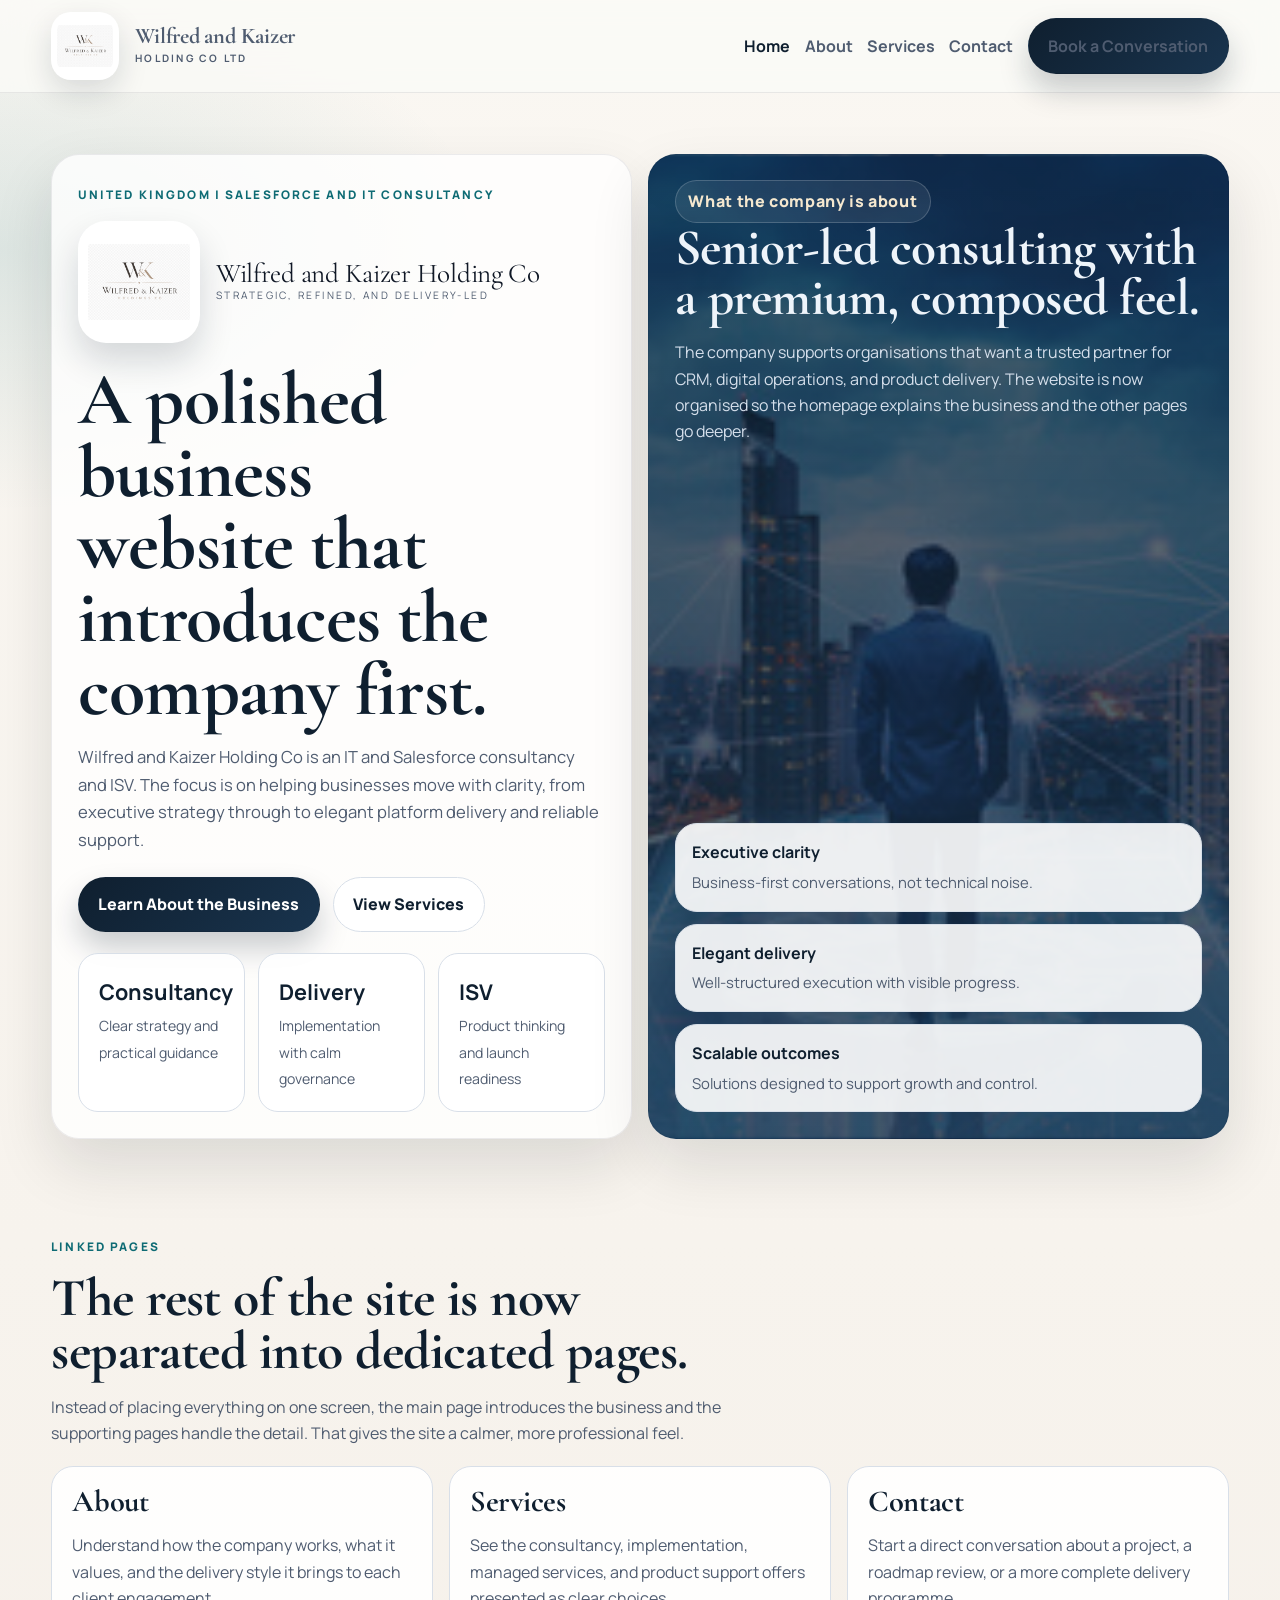
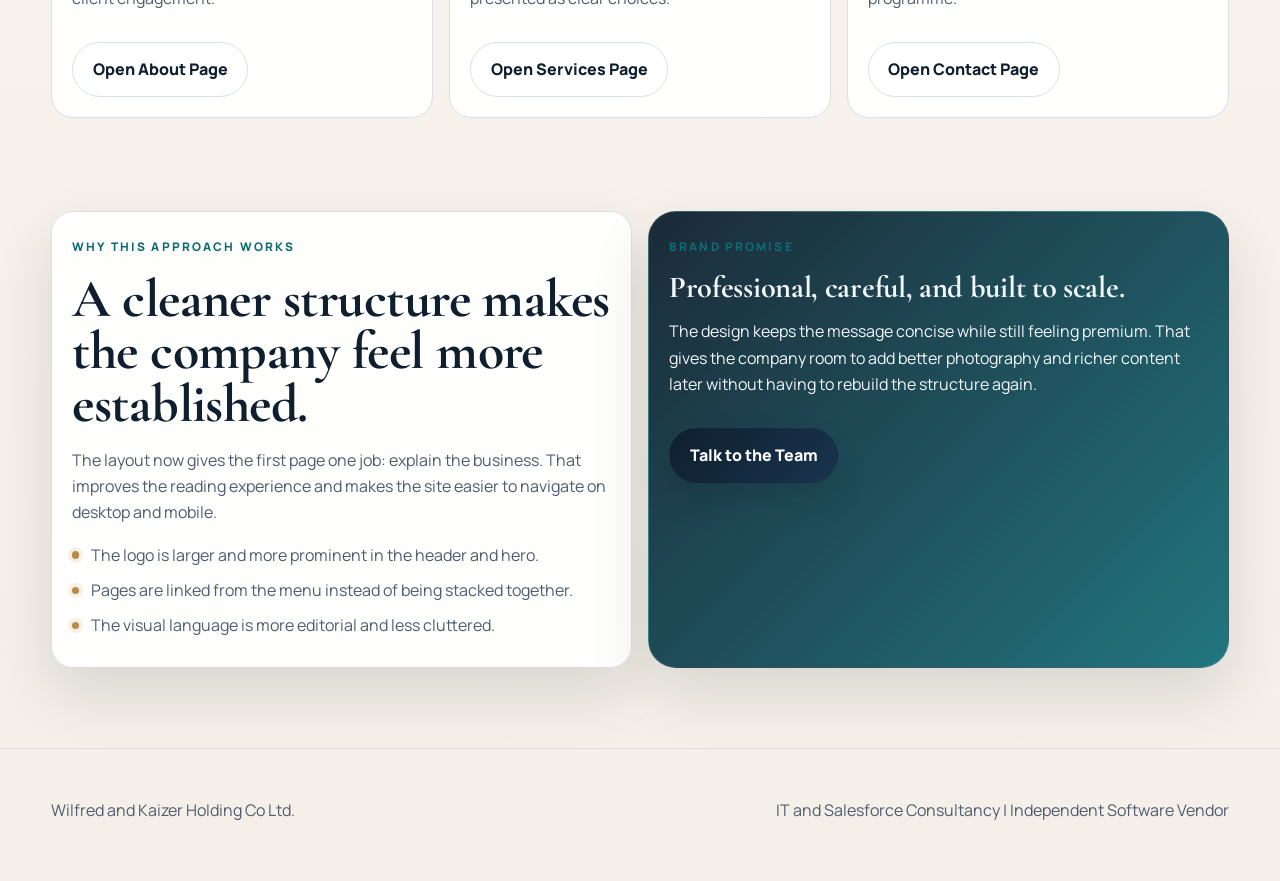
==== commit 48980975: "Use local website images" ====
--- a/index.html
+++ b/index.html
@@ -82,7 +82,7 @@
             </div>
           </div>
         </div>
-        <div class="hero-visual">
+        <div class="hero-visual" style="background: linear-gradient(180deg, rgba(15, 31, 47, 0.66) 0%, rgba(25, 52, 78, 0.82) 100%), url('assets/images/hero-city.jpg'); background-size: cover; background-position: center;">
           <div>
             <span class="visual-badge">What the company is about</span>
             <h2>Senior-led consulting with a premium, composed feel.</h2>
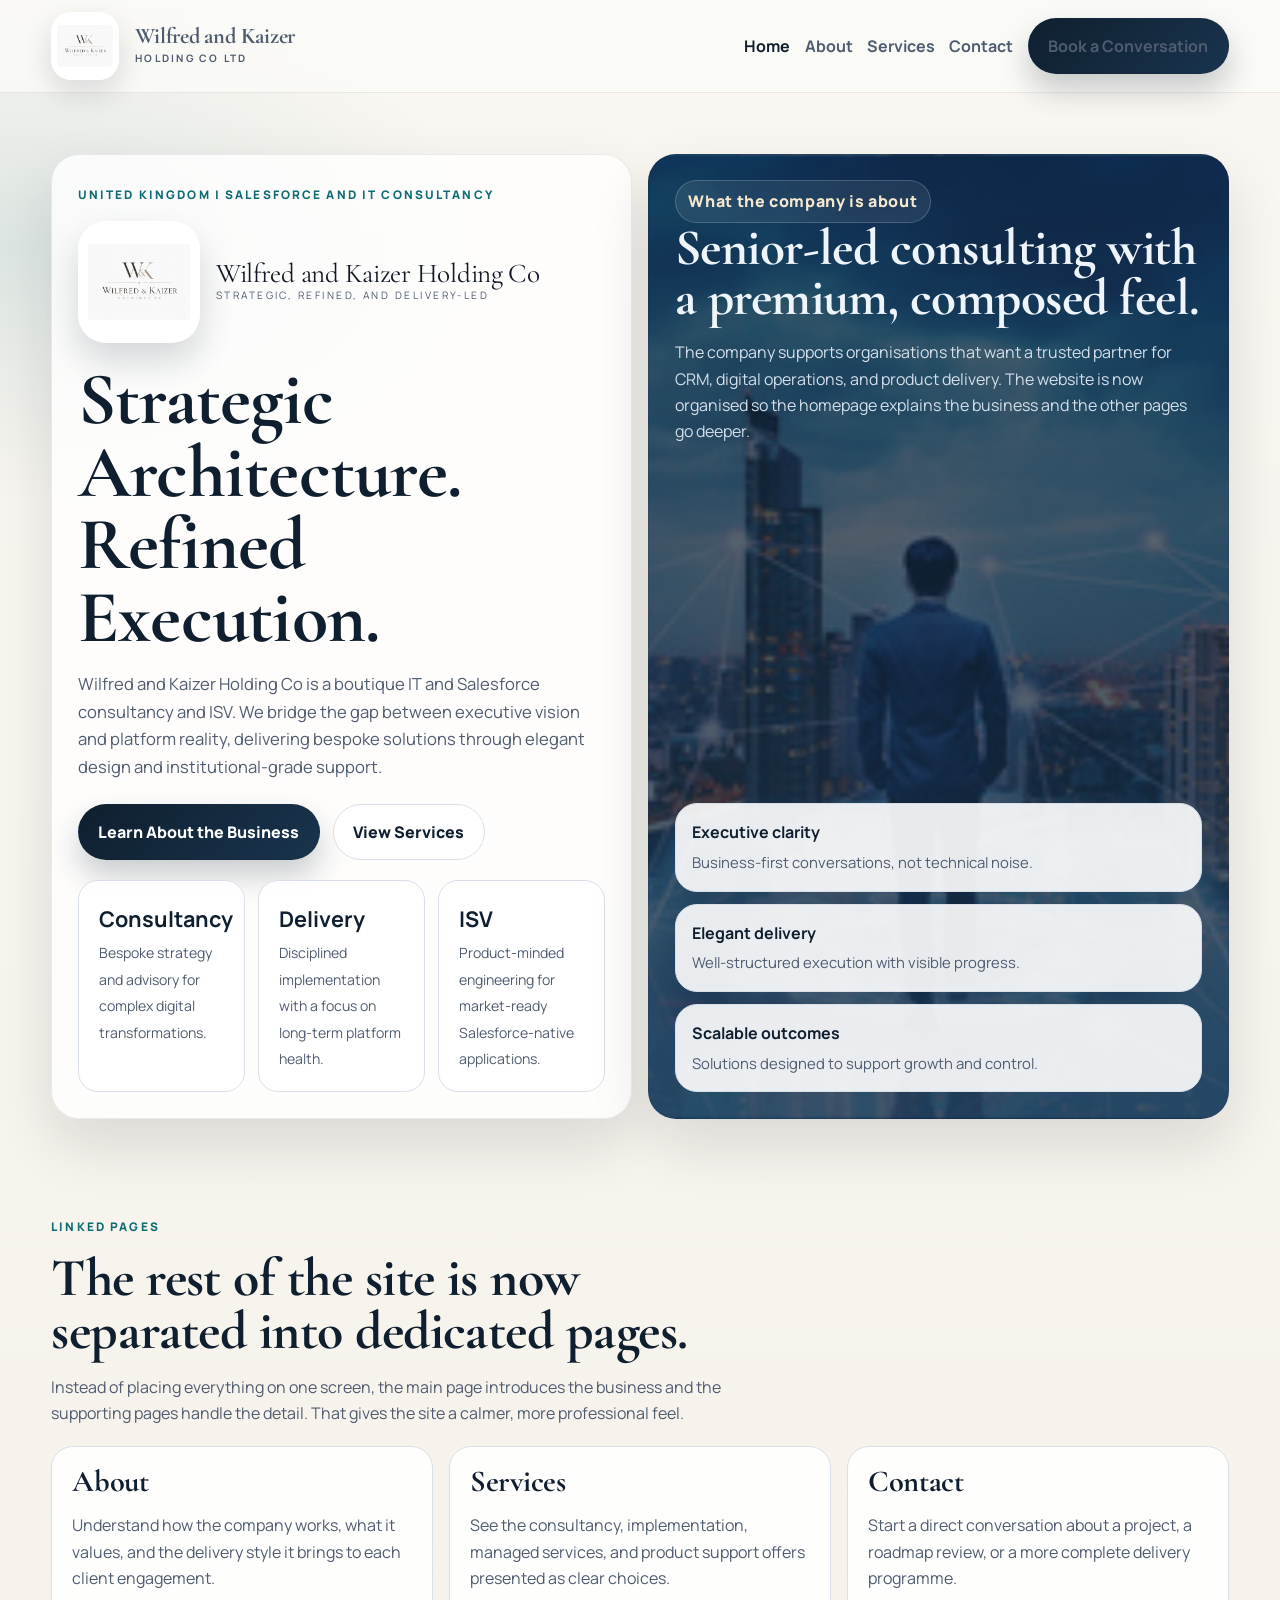
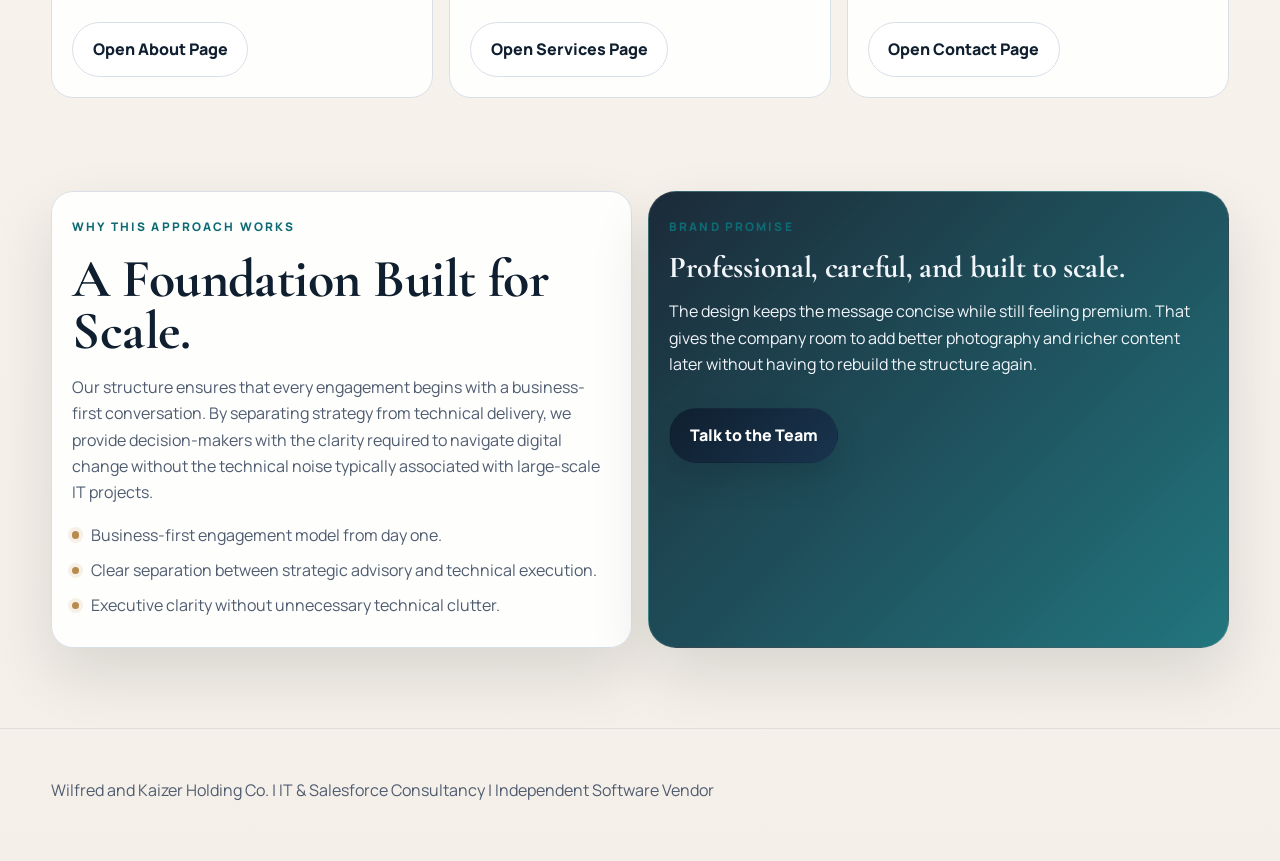
==== commit d12c7d0d: "Refine page copy for premium consultancy and ISV positioning" ====
--- a/index.html
+++ b/index.html
@@ -58,10 +58,10 @@
               <div class="brand-tag">Strategic, refined, and delivery-led</div>
             </div>
           </div>
-          <h1>A polished business website that introduces the company first.</h1>
+          <h1>Strategic Architecture. Refined Execution.</h1>
           <p>
-            Wilfred and Kaizer Holding Co is an IT and Salesforce consultancy and ISV. The focus is on helping businesses
-            move with clarity, from executive strategy through to elegant platform delivery and reliable support.
+            Wilfred and Kaizer Holding Co is a boutique IT and Salesforce consultancy and ISV. We bridge the gap between
+            executive vision and platform reality, delivering bespoke solutions through elegant design and institutional-grade support.
           </p>
           <div class="hero-actions">
             <a class="button button-primary" href="about.html">Learn About the Business</a>
@@ -70,15 +70,15 @@
           <div class="mini-stats">
             <div class="stat">
               <strong>Consultancy</strong>
-              <span>Clear strategy and practical guidance</span>
+              <span>Bespoke strategy and advisory for complex digital transformations.</span>
             </div>
             <div class="stat">
               <strong>Delivery</strong>
-              <span>Implementation with calm governance</span>
+              <span>Disciplined implementation with a focus on long-term platform health.</span>
             </div>
             <div class="stat">
               <strong>ISV</strong>
-              <span>Product thinking and launch readiness</span>
+              <span>Product-minded engineering for market-ready Salesforce-native applications.</span>
             </div>
           </div>
         </div>
@@ -141,15 +141,16 @@
       <div class="split-grid">
         <div class="panel">
           <span class="eyebrow">Why this approach works</span>
-          <h2 class="section-title">A cleaner structure makes the company feel more established.</h2>
+          <h2 class="section-title">A Foundation Built for Scale.</h2>
           <p class="section-copy">
-            The layout now gives the first page one job: explain the business. That improves the reading experience and makes
-            the site easier to navigate on desktop and mobile.
+            Our structure ensures that every engagement begins with a business-first conversation. By separating strategy from
+            technical delivery, we provide decision-makers with the clarity required to navigate digital change without the
+            technical noise typically associated with large-scale IT projects.
           </p>
           <ul class="checklist">
-            <li>The logo is larger and more prominent in the header and hero.</li>
-            <li>Pages are linked from the menu instead of being stacked together.</li>
-            <li>The visual language is more editorial and less cluttered.</li>
+            <li>Business-first engagement model from day one.</li>
+            <li>Clear separation between strategic advisory and technical execution.</li>
+            <li>Executive clarity without unnecessary technical clutter.</li>
           </ul>
         </div>
         <div class="quote-card">
@@ -167,8 +168,7 @@
 
   <footer class="footer">
     <div class="shell">
-      <p>Wilfred and Kaizer Holding Co Ltd.</p>
-      <p>IT and Salesforce Consultancy | Independent Software Vendor</p>
+      <p>Wilfred and Kaizer Holding Co. | IT &amp; Salesforce Consultancy | Independent Software Vendor</p>
     </div>
   </footer>
 
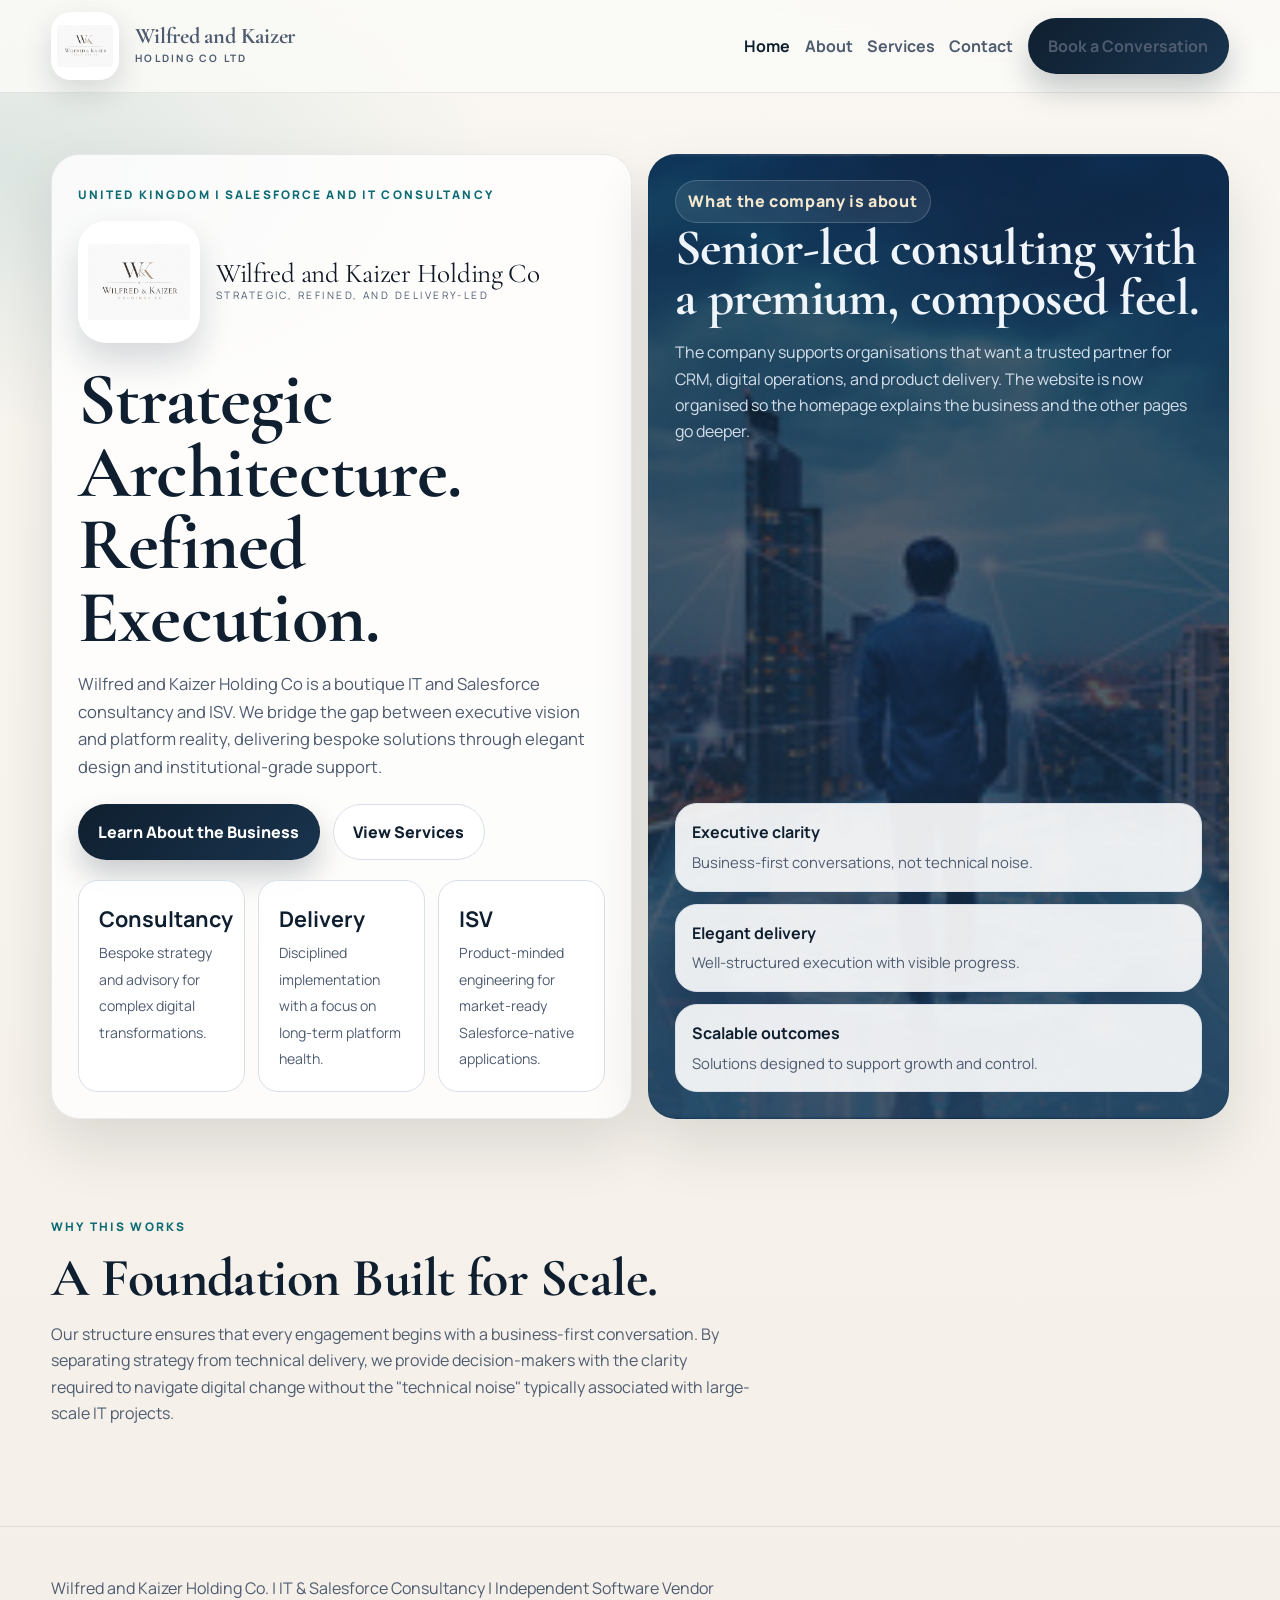
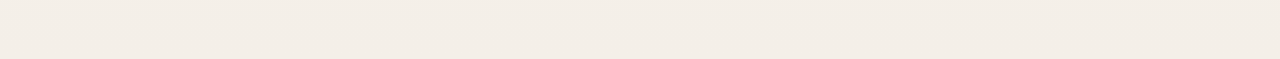
==== commit 72b2e43c: "Resolve PR conflicts by rebasing copy alignment onto main" ====
--- a/index.html
+++ b/index.html
@@ -111,57 +111,13 @@
 
     <section class="section shell reveal">
       <div class="section-head">
-        <span class="eyebrow">Linked pages</span>
-        <h2 class="section-title">The rest of the site is now separated into dedicated pages.</h2>
+        <span class="eyebrow">Why This Works</span>
+        <h2 class="section-title">A Foundation Built for Scale.</h2>
         <p class="section-copy">
-          Instead of placing everything on one screen, the main page introduces the business and the supporting pages handle
-          the detail. That gives the site a calmer, more professional feel.
+          Our structure ensures that every engagement begins with a business-first conversation. By separating strategy from
+          technical delivery, we provide decision-makers with the clarity required to navigate digital change without the
+          "technical noise" typically associated with large-scale IT projects.
         </p>
-      </div>
-      <div class="card-grid">
-        <article class="card">
-          <h3>About</h3>
-          <p>Understand how the company works, what it values, and the delivery style it brings to each client engagement.</p>
-          <a class="button button-secondary" href="about.html">Open About Page</a>
-        </article>
-        <article class="card">
-          <h3>Services</h3>
-          <p>See the consultancy, implementation, managed services, and product support offers presented as clear choices.</p>
-          <a class="button button-secondary" href="services.html">Open Services Page</a>
-        </article>
-        <article class="card">
-          <h3>Contact</h3>
-          <p>Start a direct conversation about a project, a roadmap review, or a more complete delivery programme.</p>
-          <a class="button button-secondary" href="contact.html">Open Contact Page</a>
-        </article>
-      </div>
-    </section>
-
-    <section class="section shell reveal">
-      <div class="split-grid">
-        <div class="panel">
-          <span class="eyebrow">Why this approach works</span>
-          <h2 class="section-title">A Foundation Built for Scale.</h2>
-          <p class="section-copy">
-            Our structure ensures that every engagement begins with a business-first conversation. By separating strategy from
-            technical delivery, we provide decision-makers with the clarity required to navigate digital change without the
-            technical noise typically associated with large-scale IT projects.
-          </p>
-          <ul class="checklist">
-            <li>Business-first engagement model from day one.</li>
-            <li>Clear separation between strategic advisory and technical execution.</li>
-            <li>Executive clarity without unnecessary technical clutter.</li>
-          </ul>
-        </div>
-        <div class="quote-card">
-          <span class="eyebrow">Brand promise</span>
-          <h3>Professional, careful, and built to scale.</h3>
-          <p>
-            The design keeps the message concise while still feeling premium. That gives the company room to add better
-            photography and richer content later without having to rebuild the structure again.
-          </p>
-          <a class="button button-primary" href="contact.html">Talk to the Team</a>
-        </div>
       </div>
     </section>
   </main>
